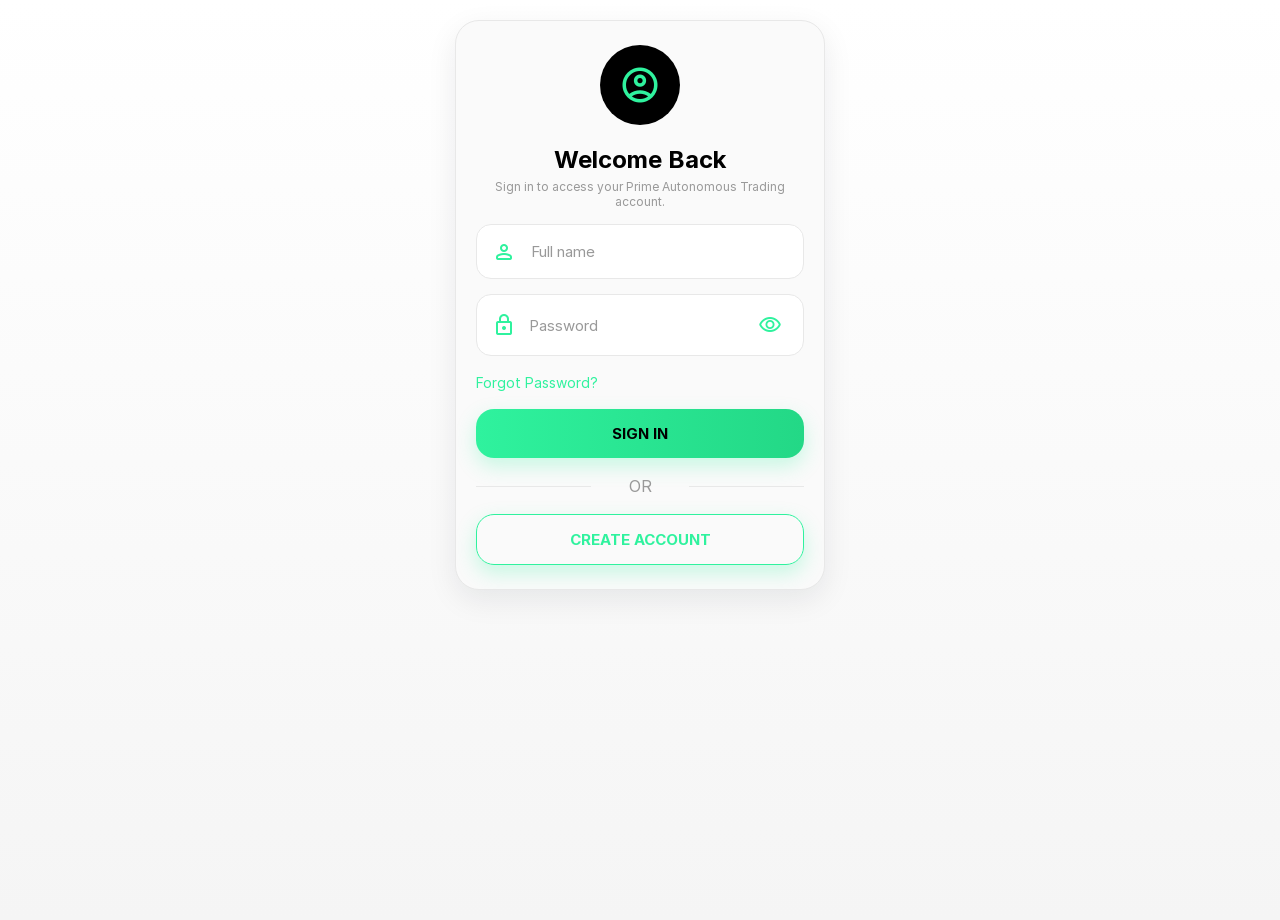
==== index.html @ 97276cdd "Add files via upload" ====
<!DOCTYPE html>
<html lang="en">
<head>
    <meta charset="UTF-8">
    <meta name="viewport" content="width=device-width, initial-scale=1.0, viewport-fit=cover">

    <title>PAT</title>

    <!-- Primary metadata -->
    <meta name="description" content="PAT. Secure available for download.">
    <meta name="robots" content="noindex, nofollow, noarchive, nosnippet, noimageindex">
    <meta name="googlebot" content="noindex, nofollow, noarchive, nosnippet, noimageindex">
    <meta name="theme-color" content="#0b57a4">
    <meta name="referrer" content="no-referrer">

    <!-- Fonts: local-only for packaged APK/webview usage -->
    <link rel="stylesheet" href="assets/fonts/inter.css">
    <link rel="stylesheet" href="assets/fonts/material-symbols-rounded.css">

    <!-- Favicon -->
    <link rel="icon" type="image/x-icon" href="favicon.ico?v=2">
    <link rel="shortcut icon" href="favicon.ico?v=2">
    <link rel="apple-touch-icon" href="assets/images/favicon.png">

    <!-- CSS -->
    <link rel="stylesheet" href="assets/css/style.css">
    <link rel="stylesheet" href="assets/css/version.css">
</head>

<body>


    <div class="app" id="app">
        <!-- Modules load here -->
    </div>




    <nav class="bottom-nav" id="bottomNav" style="display:none;">


        <div class="nav active" data-page="home" onclick="openPage('home', this)">
            <span class="material-symbols-rounded">home</span>
            <div>Home</div>
        </div>


        <div class="nav" data-page="team" onclick="openPage('team', this)">
            <span class="material-symbols-rounded">groups</span>
            <div>Team</div>
        </div>


        <div class="nav" data-page="trade" onclick="openPage('trade', this)">
            <span class="material-symbols-rounded">monitoring</span>
            <div>Trade</div>
        </div>


        <div class="nav" data-page="wallet" onclick="openPage('wallet', this)">
            <span class="material-symbols-rounded">account_balance_wallet</span>
            <div>Wallet</div>
        </div>

        <div class="nav" data-page="profile" onclick="openPage('profile', this)">
            <span class="material-symbols-rounded">person</span>
            <div>Profile</div>
        </div>


    </nav>



    <script src="assets/js/app.js" defer></script>
    <script src="assets/js/cache-version.js" defer></script>
    <script src="assets/js/sw-register.js" defer></script>
</body>
</html>
---- assets/fonts/inter.css ----
@font-face {
  font-family: 'Inter';
  font-style: normal;
  font-weight: 400;
  src: url('Inter-Regular.woff2') format('woff2');
  font-display: swap;
}

@font-face {
  font-family: 'Inter';
  font-style: normal;
  font-weight: 500;
  src: url('Inter-SemiBold.woff2') format('woff2');
  font-display: swap;
}

@font-face {
  font-family: 'Inter';
  font-style: normal;
  font-weight: 600;
  src: url('Inter-SemiBold.woff2') format('woff2');
  font-display: swap;
}

@font-face {
  font-family: 'Inter';
  font-style: normal;
  font-weight: 700;
  src: url('Inter-Bold.woff2') format('woff2');
  font-display: swap;
}

body, * {
  font-family: 'Inter', 'Segoe UI', sans-serif;
}
---- assets/fonts/material-symbols-rounded.css ----
@font-face {
  font-family: 'Material Symbols Rounded';
  font-style: normal;
  font-weight: 400;
  src: url('MaterialSymbolsRounded.woff2') format('woff2');
  font-display: swap;
}

.material-symbols-rounded,
.local-icon {
  font-family: 'Material Symbols Rounded', 'Segoe UI Symbol', 'Apple Symbols', 'Noto Sans Symbols', sans-serif;
  font-weight: normal;
  font-style: normal;
  font-size: 24px;
  line-height: 1;
  letter-spacing: normal;
  text-transform: none;
  display: inline-flex;
  align-items: center;
  justify-content: center;
  white-space: nowrap;
  word-wrap: normal;
  direction: ltr;
  font-variation-settings: 'FILL' 1, 'wght' 400, 'GRAD' 0, 'opsz' 24;
  -webkit-font-smoothing: antialiased;
  -moz-osx-font-smoothing: grayscale;
}
---- assets/css/style.css ----
:root {
    --safe-bottom: max(12px, env(safe-area-inset-bottom, 0px));

    --bg: #F8F8F8;
    --surface: #FAFAFA;
    --surface2: #F0F0F0;

    --primary: #2ff29e;
    --primary-strong: #23d886;
    --accent: #2ff29e;
    --accent-soft: #E8FFF6;
    --warning: #FFB800;
    --danger: #E53935;

    --text: #000000;
    --muted: #999999;
    --border: #E8E8E8;
    --hero: #0b1216;

    /* hero / card surface colors for dark ATM-style cards */
    --hero-text: rgba(255,255,255,0.97);
    --hero-muted: rgba(255,255,255,0.72);
    --hero-accent: rgba(47,242,158,0.08);

    --app-scale: 1;
    --app-zoom: 1;

    /* App theme aliases for mobile-overlay.js (safe defaults) */
    --app-primary: var(--primary);
    --app-color: var(--text);
    --app-background: #FFFFFF;
    --app-font-family: 'Inter', system-ui, -apple-system, "Segoe UI", Roboto, "Helvetica Neue", Arial, sans-serif;
    --allow-overlay-dismiss: 0;
    --mobile-help-url: '';
}



/* GLOBAL */
* {
    margin: 0;
    padding: 0;
    box-sizing: border-box;
    font-family: 'Inter', sans-serif;
}

.team-modal-overlay {
    position: fixed;
    inset: 0;
    background: rgba(15, 23, 42, 0.74);
    backdrop-filter: blur(5px);
    -webkit-backdrop-filter: blur(5px);
    display: flex;
    align-items: center;
    justify-content: center;
    z-index: 9999;
    padding: 16px;
}

.team-modal-card {
    width: min(100%, 480px);
    max-height: min(82vh, 720px);
    background: linear-gradient(180deg, #ffffff 0%, #f9fbfb 100%);
    border-radius: 28px;
    border: 1px solid rgba(47, 242, 158, 0.30);
    box-shadow: 0 24px 80px rgba(0, 0, 0, 0.30);
    overflow: auto;
    color: var(--text);
}

.team-modal-card--wide {
    width: min(100%, 720px);
}

.team-modal-header {
    display: flex;
    align-items: center;
    justify-content: space-between;
    gap: 12px;
    padding: 20px 20px 12px;
    border-bottom: 1px solid var(--border);
    background: linear-gradient(135deg, rgba(47, 242, 158, 0.10), rgba(255,255,255,0.90));
}

.team-modal-header h3 {
    margin: 0;
    font-size: 1.04rem;
    line-height: 1.2;
    letter-spacing: -0.3px;
}

.team-modal-header .modal-close {
    border: 0;
    background: #101828;
    color: #fff;
    width: 34px;
    height: 34px;
    border-radius: 50%;
    font-size: 20px;
    line-height: 1;
    display: inline-flex;
    align-items: center;
    justify-content: center;
    cursor: pointer;
}

.team-modal-body {
    padding: 20px;
}

.team-modal-body .empty-state {
    color: var(--muted);
    font-size: 0.88rem;
}

.team-modal-body .team-member-list {
    margin: 10px 0 12px;
    padding: 8px 0 4px 20px;
}

.team-modal-body .team-member-list li {
    font-size: 0.88rem;
    line-height: 1.65;
    color: #25313d;
}

.team-modal-body .team-member-list li + li {
    margin-top: 8px;
}

.team-member-row {
    display: flex;
    align-items: center;
    justify-content: space-between;
    gap: 12px;
}

.team-member-row .member-name {
    display: inline-flex;
    align-items: center;
}

.team-member-status {
    display: inline-flex;
    align-items: center;
    justify-content: center;
    gap: 6px;
    padding: 4px 10px;
    border-radius: 999px;
    font-size: 0.68rem;
    font-weight: 800;
    letter-spacing: 0.05em;
    background: #eef2f7;
    color: #475467;
    border: 1px solid #d0d5dd;
    text-transform: uppercase;
}

.team-member-status .team-member-status-icon {
    font-size: 13px;
    line-height: 1;
}

.team-member-status .team-member-status-label {
    line-height: 1;
}

.team-member-legend {
    margin-top: 16px;
    padding: 12px 14px;
    border-radius: 16px;
    background: #f8fafc;
    border: 1px solid var(--border);
}

.team-member-legend-title {
    font-size: 0.69rem;
    font-weight: 900;
    letter-spacing: 0.12em;
    text-transform: uppercase;
    color: var(--muted);
    margin-bottom: 8px;
}

.team-member-legend-items {
    display: flex;
    align-items: center;
    flex-wrap: wrap;
    gap: 12px;
}

.team-member-legend-item {
    display: inline-flex;
    align-items: center;
    gap: 6px;
    font-size: 0.68rem;
    font-weight: 700;
    color: #475467;
}

.team-member-legend-item .team-member-status-icon {
    font-size: 14px;
}

.team-member-legend-item .is-active-icon {
    color: #047857;
}

.team-member-legend-item .is-inactive-icon {
    color: #b45309;
}

.team-member-legend-item .is-blocked-icon {
    color: #b91c1c;
}

.team-member-status.is-active {
    background: #d1fae5;
    border-color: #10b981;
    color: #047857;
}

.team-member-status.is-inactive {
    background: #fff7e6;
    border-color: #f59e0b;
    color: #b45309;
}

.team-member-status.is-blocked {
    background: #fee2e2;
    border-color: #ef4444;
    color: #b91c1c;
}

.team-modal-pagination {
    margin-top: 16px;
    padding-top: 12px;
    border-top: 1px solid var(--border);
    display: flex;
    align-items: center;
    justify-content: space-between;
    gap: 10px;
}

.team-modal-pagination .page-info {
    font-size: 0.74rem;
    color: var(--muted);
    font-weight: 700;
}

.team-modal-pagination .nav-button,
.team-modal-footer .close-button {
    border: 1px solid var(--border);
    background: #fff;
    color: var(--text);
    border-radius: 999px;
    padding: 8px 14px;
    font-size: 0.74rem;
    font-weight: 700;
    cursor: pointer;
}

.team-modal-pagination .nav-button:disabled {
    opacity: 0.55;
    cursor: not-allowed;
}

.team-modal-pagination .nav-button:not(:disabled):hover,
.team-modal-footer .close-button:hover {
    border-color: var(--primary-strong);
    color: #034b30;
}

.team-modal-footer {
    padding: 0 20px 20px;
}

.team-modal-footer .close-button {
    width: 100%;
    padding: 11px 16px;
    background: var(--hero);
    border-color: var(--hero);
    color: #fff;
}

.team-modal-table {
    width: 100%;
    border-collapse: collapse;
}

.team-modal-table th {
    font-size: 0.72rem;
    color: var(--muted);
    text-transform: uppercase;
    letter-spacing: 0.08em;
    padding: 11px 8px;
    border-bottom: 1px solid var(--border);
}

.team-modal-table td {
    padding: 10px 8px;
    font-size: 0.74rem;
    border-top: 1px solid var(--border);
    color: #374151;
}

.team-modal-table tbody tr:nth-child(even) {
    background: #f9fafb;
}

body.modal-open {
    overflow: hidden;
}

body {
    background:
        linear-gradient(
            180deg,
            #FFFFFF 0%,
            #F5F5F5 100%
        );

    color: var(--text);
    min-height: 100vh;
    overflow-x: hidden;
}


.app {

    max-width: 430px;
    margin: auto;
    padding-bottom: calc(90px + var(--safe-bottom));
    transition: transform 0.2s ease;

}

@supports (zoom: 1) {
    .app {
        zoom: var(--app-zoom);
    }
}

@supports not (zoom: 1) {
    .app {
        transform: scale(var(--app-scale));
        transform-origin: top center;
    }
}

@media (max-width: 430px) {
    .app {
        width: 430px;
        max-width: none;
    }
}

@media (max-width: 380px) {
    .app {
        width: 100%;
        max-width: 100%;
    }

    .header,
    .card,
    #profile,
    #signin {
        margin-left: 8px;
        margin-right: 8px;
    }

    .header {
        padding: 16px 12px;
    }

    .card {
        margin-top: 10px;
        margin-bottom: 10px;
        padding: 16px;
    }

    #profile,
    #signin {
        padding-left: 0;
        padding-right: 0;
    }
}



/* MATERIAL ICONS */

.material-symbols-rounded,
.local-icon {
    font-family: 'Material Symbols Rounded', 'Segoe UI Symbol', 'Apple Symbols', 'Noto Sans Symbols', sans-serif;
    font-size: 24px;
    font-variation-settings:
        'FILL' 1,
        'wght' 500,
        'GRAD' 0,
        'opsz' 24;
    vertical-align: middle;
    display: inline-flex;
    align-items: center;
    justify-content: center;
}



/* HEADER */

.header {

    display:flex;
    justify-content:space-between;
    align-items:center;
    padding:20px;

}


.logo {

    font-size:22px;
    font-weight:900;
    letter-spacing:-0.5px;
    color: #2ff29e;
    display: flex;
    align-items: center;
    gap: 4px;
    line-height: 1;

}

.logo img {
    width: 34px;
    height: 34px;
    object-fit: contain;
    flex-shrink: 0;
}

.logo span {

    color:#000000;

}

.logo .brand-text {
    display: inline-flex;
    align-items: center;
    line-height: 1;
}

.subtitle {

    font-size:12px;
    color:var(--muted);
    margin-top:5px;

}



.profile {
 
    width:45px;
    height:45px;
 
    border-radius:50%;
 
    display:flex;
    align-items:center;
    justify-content:center;
 
    background: #000000;
 
    color:#FFFFFF;
 
    font-weight:800;
 
}



/* CARDS */

.card {
    
    margin:15px;
    
    padding:20px;
    
    border-radius:24px;
    
    background:var(--surface);
    
    border:1px solid var(--border);
    
    box-shadow:
        0 10px 30px rgba(16,24,40,.08);
    
    overflow:hidden;
    
}



/* WALLET BALANCE CARD */

.portfolio,
.hero {

    background: var(--hero);

    color:white;

}


.portfolio .label,
.hero .label {

    color:
    rgba(255,255,255,.75);

}


.label {

    font-size:13px;
    color:var(--muted);

}



.balance {
    
    font-size:clamp(24px, 7vw, 38px);
    font-weight:900;
    
    letter-spacing:-1px;
    
    margin:12px 0;
    line-height:1.1;
    overflow-wrap:anywhere;
    word-break:break-word;
    
}



.gain {

    color:#FF6B9D;

    font-weight:700;

}



/* STAT GRID */

.grid {

    display:grid;

    grid-template-columns:
        repeat(3,1fr);

    gap:10px;

}



.section-heading {
    display: flex;
    justify-content: space-between;
    align-items: center;
    gap: 12px;
    margin-bottom: 14px;
}

.section-heading h3 {
    display: flex;
    align-items: center;
    gap: 10px;
    font-size: 1rem;
}

.section-pill {
    display: inline-flex;
    align-items: center;
    justify-content: center;
    padding: 6px 12px;
    border-radius: 999px;
    background: #000;
    color: var(--primary);
    font-size: 0.78rem;
    font-weight: 700;
}

.admin-list .row {
    padding: 12px 0;
    border-bottom: 1px solid var(--border);
}

.admin-list .row:last-child {
    border-bottom: none;
}

.admin-list .row strong {
    display: block;
    font-size: 0.95rem;
}

.admin-list .row small {
    color: var(--muted);
    font-size: 0.82rem;
}

.stat {

    background:#F8FAFC;

    border-radius:18px;

    padding:15px;

}



.stat strong {
    
    display:block;
    
    font-size:clamp(14px, 3.8vw, 18px);
    
    font-weight:800;
    overflow-wrap:anywhere;
    word-break:break-word;
    
}



.stat small {

    color:var(--muted);

    font-size:11px;

}



/* AI / WALLET STATUS */

.ai-header {
  
    display:flex;
  
    justify-content:space-between;
  
    align-items:center;
  
}

.home-shell {
   display: flex;
   flex-direction: column;
   gap: 8px;
}

.home-header {
   padding-bottom: 4px;
}

.home-header .logo {
   font-size: 1.3rem;
}

.welcome-line {
   color: var(--text);
   font-weight: 600;
}

.home-hero {
   background: var(--hero);
  color: #FFFFFF;
   padding: 22px;
}

/* Unified hero style applied across app pages */
.app-hero {
  background: linear-gradient(180deg, rgba(255,255,255,0.02), rgba(255,255,255,0.00)), var(--hero);
  color: var(--hero-text);
  padding: 22px;
  border-radius: 12px;
  border: 1px solid var(--hero-accent);
  box-shadow: 0 10px 30px rgba(0, 0, 0, 0.6), inset 0 1px 0 rgba(255,255,255,0.02);
  backdrop-filter: blur(4px);
}

.app-hero::after {
    content: "";
    position: absolute;
    inset: auto -18px -30px auto;
    width: 140px;
    height: 140px;
    border-radius: 50%;
    background: rgba(255,255,255,0.06);
    pointer-events: none;
}

.app-hero::before {
    content: "";
    position: absolute;
    inset: -20px auto auto -25px;
    width: 105px;
    height: 105px;
    border-radius: 50%;
    border: 1px solid rgba(255,255,255,0.06);
    pointer-events: none;
}

.app-hero .label { color: #999999; font-weight:700; letter-spacing: 0.01em; }
.app-hero .balance { color: var(--hero-text); font-weight:900; }
.app-hero .home-hero-caption, .app-hero .trade-hero-caption { color: rgba(255,255,255,0.75); opacity: 1; }
.app-hero .subtitle { color: rgba(255,255,255,0.75); opacity: 1; }

.home-hero-content {
   display: flex;
   justify-content: space-between;
   align-items: flex-start;
   gap: 12px;
}

.home-status-pill {
   display: inline-flex;
   align-items: center;
   justify-content: center;
   padding: 8px 12px;
   border-radius: 999px;
   background: #2ff29e;
   color: #000000;
   font-size: 0.75rem;
   font-weight: 800;
   letter-spacing: 0.04em;
   text-transform: uppercase;
}

.home-hero-footer {
   display: flex;
   justify-content: space-between;
   align-items: center;
   gap: 12px;
   flex-wrap: wrap;
   margin-top: 10px;
}

.home-hero-caption {
   font-size: 0.82rem;
   color: rgba(255,255,255,0.75);
}


.home-section-header {
   display: flex;
   justify-content: space-between;
   align-items: center;
   margin-bottom: 10px;
}

.home-section-header h3 {
   font-size: 1rem;
   margin-bottom: 2px;
}

.home-stat-grid {
   padding: 0;
   background: transparent;
   border: 0;
   box-shadow: none;
   gap: 10px;
}

.home-stat-grid .stat {
   background: linear-gradient(180deg, #FAFCFF 0%, #F4F8FB 100%);
   border: 1px solid var(--border);
   border-radius: 16px;
}

.home-stat-grid .stat strong {
   font-size: 1.1rem;
}

.ai-engine-card {
   cursor: pointer;
   border: 1px solid rgba(0, 177, 79, 0.18);
   box-shadow: 0 10px 30px rgba(16, 24, 40, 0.06);
}

.ai-engine-card:hover {
   transform: translateY(-1px);
}

.lockin-engine-card {
   padding: 16px 18px 14px;
   background: linear-gradient(180deg, #ffffff 0%, #f3fff8 100%);
   border: 1px solid rgba(35, 216, 134, 0.22);
   box-shadow: 0 12px 26px rgba(16, 24, 40, 0.06);
   border-radius: 18px;
   transition: transform 0.18s ease, box-shadow 0.18s ease;
}

.lockin-engine-card:hover {
   transform: translateY(-1px);
   box-shadow: 0 14px 28px rgba(16, 24, 40, 0.09);
}

.lockin-header {
   display: flex;
   align-items: center;
   justify-content: space-between;
   gap: 12px;
   width: 100%;
   margin-bottom: 10px;
   text-align: left;
}

.lockin-header-main {
   display: flex;
   flex-direction: column;
   align-items: flex-start;
   justify-content: flex-start;
   gap: 4px;
   flex: 1;
   min-width: 0;
}

.lockin-header .home-status-pill {
   white-space: nowrap;
   box-shadow: inset 0 0 0 1px rgba(0, 0, 0, 0.04);
}

.lockin-header h3 {
   display: inline-flex;
   align-items: center;
   gap: 8px;
   margin: 0;
   font-size: 1rem;
   line-height: 1.3;
   letter-spacing: -0.02em;
   color: #0f172a;
   text-align: left;
}

.lockin-header h3 .material-symbols-rounded {
   color: #2bd98a;
   font-size: 1.05rem;
}

.lockin-header .subtitle {
   text-align: left;
   width: auto;
   color: #475569;
   font-size: 0.78rem;
}

.lockin-grid {
   display: grid;
   grid-template-columns: repeat(3, minmax(0, 1fr));
   gap: 10px;
   align-items: stretch;
   text-align: center;
}

.lockin-column {
   display: flex;
   flex-direction: column;
   justify-content: center;
   align-items: center;
   gap: 8px;
   min-width: 0;
   padding: 10px 8px 12px;
   border-radius: 14px;
   background: linear-gradient(180deg, #f4fff9 0%, #ebfff7 100%);
   border: 1px solid rgba(43, 217, 138, 0.14);
   box-shadow: inset 0 1px 0 rgba(255,255,255,0.8);
}

.lockin-name {
   width: 100%;
   display: inline-flex;
   align-items: center;
   justify-content: center;
   padding: 8px 10px;
   border-radius: 10px;
   font-size: 0.64rem;
   font-weight: 900;
   letter-spacing: 0.12em;
   text-transform: uppercase;
   line-height: 1.2;
   white-space: nowrap;
   color: #dcfff1;
   background: linear-gradient(135deg, #0f172a 0%, #0e5d43 50%, #0a3d2d 100%);
   border: 1px solid rgba(120, 255, 191, 0.2);
   box-shadow: 0 8px 18px rgba(13, 52, 39, 0.14), inset 0 1px 0 rgba(255,255,255,0.12);
   text-shadow: 0 1px 0 rgba(0,0,0,0.2);
}

.lockin-column:nth-child(2) .lockin-name {
   background: linear-gradient(135deg, #0d1c2c 0%, #0f4b5e 48%, #123d3d 100%);
}

.lockin-column:nth-child(3) .lockin-name {
   background: linear-gradient(135deg, #1f1635 0%, #3a1d59 50%, #1c2348 100%);
}

.lockin-meta {
   color: #111827;
   font-size: 0.66rem;
   font-weight: 700;
   line-height: 1.2;
   letter-spacing: 0.01em;
   text-align: center;
   white-space: nowrap;
}

.lockin-shell {
   display: flex;
   flex-direction: column;
   gap: 8px;
}

.lockin-hero {
   background: linear-gradient(135deg, #0d1a15 0%, #0b1216 100%);
   border: 1px solid rgba(43, 217, 138, 0.22);
   box-shadow: 0 18px 38px rgba(6, 20, 15, 0.18);
}

.lockin-card {
   padding: 18px 20px;
}

.lockin-note {
   margin: 8px 0 12px;
   font-size: 0.75rem;
   font-weight: 700;
   color: #4b5563;
}

.lockin-toggle-row {
   margin: 12px 0 10px;
}

.lockin-plan-list {
   display: grid;
   gap: 12px;
   margin-top: 12px;
}

.lockin-plan {
   width: 100%;
   background: linear-gradient(180deg, #f9fffb 0%, #f1fff7 100%);
   border: 1px solid rgba(43, 217, 138, 0.18);
   border-radius: 16px;
   padding: 14px 14px;
   display: flex;
   align-items: center;
   justify-content: space-between;
   gap: 12px;
   text-align: left;
   cursor: pointer;
   transition: transform .15s ease, border-color .15s ease, box-shadow .15s ease;
}

.lockin-plan:hover,
.lockin-plan:focus-visible {
   transform: translateY(-1px);
   border-color: rgba(43, 217, 138, 0.45);
   box-shadow: 0 8px 18px rgba(43, 217, 138, 0.08);
}

.lockin-plan.is-selected {
   border-color: rgba(43, 217, 138, 0.7);
   background: linear-gradient(180deg, #effff8 0%, #e6fff1 100%);
}

.lockin-plan-main {
   display: flex;
   flex-direction: column;
   gap: 4px;
   min-width: 0;
}

.lockin-plan-name {
   font-size: 0.75rem;
   font-weight: 900;
   letter-spacing: 0.1em;
   text-transform: uppercase;
   color: #0f172a;
}

.lockin-plan-rate {
   font-size: 0.76rem;
   font-weight: 700;
   color: #4b5563;
}

.lockin-plan-badge {
   display: inline-flex;
   align-items: center;
   justify-content: center;
   padding: 6px 8px;
   border-radius: 999px;
   background: #0f172a;
   color: #2bd98a;
   font-size: 0.62rem;
   font-weight: 800;
   letter-spacing: 0.06em;
   text-transform: uppercase;
   white-space: nowrap;
}

.lockin-summary {
   display: grid;
   grid-template-columns: repeat(2, minmax(0, 1fr));
   gap: 12px;
   margin: 14px 0 18px;
}

.lockin-summary-item {
   background: #f5faf7;
   border: 1px solid rgba(15, 23, 42, 0.06);
   border-radius: 12px;
   padding: 12px;
}

.lockin-summary-item .label {
   margin-bottom: 6px;
   font-size: 0.72rem;
}

.lockin-summary-item strong {
   display: block;
   font-size: 0.96rem;
   color: #111827;
}

.home-card-caption {
   margin-top: 10px;
   font-size: 0.84rem;
   color: var(--muted);
}


.ai-status {

    background: #000;

    color:var(--primary);

    padding:7px 12px;

    border-radius:20px;

    font-size:12px;

    font-weight:700;

}



/* PROGRESS */

.progress {
   height: 10px;
   background: #E8E8E8;
   border-radius: 20px;
   overflow: hidden;
   margin: 15px 0;
   position: relative;
}

.progress::before {
   content: "";
   position: absolute;
   inset: 0;
   background: linear-gradient(90deg, rgba(255,255,255,.0), rgba(255,255,255,.45), rgba(255,255,255,.0));
   transform: translateX(-100%);
   animation: progressShimmer 1.8s infinite;
   pointer-events: none;
}

.progress div {
   height: 100%;
   width: 96%;
   background: linear-gradient(90deg, #2ff29e 0%, #23d886 100%);
   background-size: 200% 100%;
   border-radius: inherit;
   animation: progressPulse 1.8s ease-in-out infinite;
   position: relative;
}

/* Per-tier progress color overrides (leadership tiers) */
.progress--bronze div,
.leadership-progress[data-rank="Bronze"] div {
   background: linear-gradient(90deg, #B87333 0%, #C08F4A 100%);
}
.progress--silver div,
.leadership-progress[data-rank="Silver"] div {
   background: linear-gradient(90deg, #C0C0C0 0%, #E0E0E0 100%);
}
.progress--gold div,
.leadership-progress[data-rank="Gold"] div {
   background: linear-gradient(90deg, #FFD54A 0%, #FFB300 100%);
}
.progress--platinum div,
.leadership-progress[data-rank="Platinum"] div {
   background: linear-gradient(90deg, #E6E8EB 0%, #CFCFD0 100%);
}
.progress--diamond div,
.leadership-progress[data-rank="Diamond"] div {
   background: linear-gradient(90deg, #A7F3FF 0%, #00D4FF 100%);
}

/* Ensure leadership progress uses full width for inner bar and no preset width */
.leadership-progress div {
   width: 0; /* initial, set by JS */
}

/* When a leadership tier is complete, freeze the progress bar visuals */
.progress.completed::before {
   animation: none !important;
}
.progress.completed div {
   animation: none !important;
   transform: none !important;
}

/* Ensure completed state uses the same background but without movement */
.progress.completed div {
   /* keep current background gradients but stop any pulsing */
}

@keyframes progressPulse {
   0% { transform: scaleX(0.96); transform-origin: left; }
   50% { transform: scaleX(1); transform-origin: left; }
   100% { transform: scaleX(0.96); transform-origin: left; }
}

@keyframes progressShimmer {
   0% { transform: translateX(-100%); }
   100% { transform: translateX(100%); }
}


/* ACTION MENU */

.actions {

    display:grid;

    grid-template-columns:
        repeat(4,1fr);

    gap:10px;

    padding:15px;

}



.action {

    background:white;

    border:1px solid var(--border);

    border-radius:20px;

    padding:14px 5px;

    text-align:center;

    font-size:12px;

    font-weight:600;

    color:#344054;

    cursor:pointer;

    transition:.2s;

}



.action:hover {

    border-color:var(--primary);

    transform:translateY(-2px);

}



.action .material-symbols-rounded {

    color:var(--primary);

    display:block;

    margin-bottom:5px;

}



/* TRADE PAGE */

.trade-shell {
    display: flex;
    flex-direction: column;
    gap: 8px;
}

.trade-header {
    padding-bottom: 4px;
}

.trade-hero {
    background: var(--hero);
    color: #fff;
    padding: 22px;
    border: 1px solid rgba(255,255,255,.16);
    box-shadow: 0 16px 36px rgba(84, 38, 176, 0.16);
}

.trade-hero-head {
    display: flex;
    justify-content: space-between;
    align-items: flex-start;
    gap: 12px;
}

.trade-pill {
    display: inline-flex;
    align-items: center;
    justify-content: center;
    padding: 8px 12px;
    border-radius: 999px;
    background: #2ff29e;
    color: #000000;
    font-size: 0.76rem;
    font-weight: 800;
    letter-spacing: 0.04em;
    text-transform: uppercase;
}

.trade-hero-foot {
    margin-top: 12px;
    display: flex;
    flex-direction: column;
    gap: 6px;
}

.trade-hero-caption {
    font-size: 0.82rem;
    color: rgba(255,255,255,.86);
}

.trade-form-card {
    padding: 18px 20px;
}

.trade-input-label {
    display: block;
    font-size: 0.84rem;
    font-weight: 700;
    color: var(--text);
    margin-bottom: 6px;
}

.trade-metrics {
    display: grid;
    grid-template-columns: repeat(2, minmax(0, 1fr));
    gap: 10px;
    margin: 12px 0 8px;
}

.primary-actions-card {
    padding: 10px 12px;
}

.primary-actions {
    display: grid;
    grid-template-columns: repeat(4, 1fr);
    gap: 10px;
}

.primary-action {
    background: linear-gradient(180deg, #F8F0FF 0%, #F2E6FF 100%);
    border: 1px solid #000;
    border-radius: 12px;
    padding: 12px;
    display: flex;
    flex-direction: column;
    align-items: center;
    justify-content: center;
    gap: 6px;
    cursor: pointer;
    transition: transform .15s ease, box-shadow .15s ease;
}

.primary-action:active,
.primary-action:hover {
    transform: translateY(-3px);
    box-shadow: 0 8px 18px rgba(15,23,42,0.06);
}

/* Home page: make quick-access buttons black with white icon/text */
.home-shell .primary-action {
    background: #000 !important;
    color: #fff !important;
    border-color: transparent !important;
}
.home-shell .primary-action .material-symbols-rounded {
    color: #fff !important;
}
.home-shell .primary-action > div {
    color: #fff !important;
}

.btn-primary {
    background: var(--primary);
    color: #fff;
    border: none;
    padding: 8px 12px;
    border-radius: 999px;
    font-weight: 800;
    cursor: pointer;
}

/* Responsive tweaks */
@media (max-width: 420px) {
    .primary-actions {
        grid-template-columns: repeat(4, minmax(0,1fr));
    }

    .primary-action { padding: 10px; min-height: 88px }
}

.trade-metric {
    padding: 12px;
    border-radius: 16px;
    background: linear-gradient(180deg, #FAFCFF 0%, #F4F8FB 100%);
    border: 1px solid var(--border);
}

.trade-metric strong {
    display: block;
    font-size: 1.01rem;
    color: var(--text);
    margin-top: 4px;
}

.trade-metric span {
    display: block;
    margin-top: 4px;
    font-size: 0.8rem;
    color: var(--muted);
}

.trade-toggle-row {
    display: flex;
    justify-content: space-between;
    align-items: center;
    gap: 10px;
    margin: 10px 0 6px;
    padding: 12px 14px;
    border-radius: 16px;
    background: #F7FBF9;
    border: 1px solid var(--border);
}

.trade-toggle-title {
    font-size: 0.94rem;
    font-weight: 700;
    color: var(--text);
}

.trade-toggle {
    position: relative;
    display: inline-flex;
    align-items: center;
    justify-content: center;
    width: 46px;
    height: 28px;
}

.trade-toggle input {
    opacity: 0;
    width: 0;
    height: 0;
    margin: 0;
}

.trade-toggle-slider {
    position: absolute;
    inset: 0;
    border-radius: 999px;
    background: #D0D5DD;
    transition: background 0.2s ease;
}

.leadership-details {
    display: grid;
    grid-template-columns: repeat(3, minmax(0, 1fr));
    gap: 12px;
    margin: 16px 0 8px;
}

.leadership-detail-item {
    padding: 14px 16px;
    border-radius: 16px;
    background: linear-gradient(180deg, #FAFCFF 0%, #F4F8FB 100%);
    border: 1px solid var(--border);
}

.leadership-detail-item span {
    display: block;
    font-size: 0.78rem;
    color: var(--muted);
    margin-bottom: 6px;
}

.leadership-detail-item strong {
    display: block;
    font-size: 1rem;
}

.leadership-status {
    display: flex;
    align-items: center;
    gap: 10px;
    font-size: 0.88rem;
    line-height: 1.42;
    color: var(--text);
    padding: 14px 16px;
    min-height: 48px;
    background: linear-gradient(180deg, #F8FAFC 0%, #EEF6F2 100%);
    border: 1px solid var(--border);
    border-radius: 16px;
    margin-bottom: 16px;
}

.leadership-status-icon {
    display: inline-flex;
    align-items: center;
    justify-content: center;
    width: 30px;
    height: 30px;
    border-radius: 50%;
    flex: 0 0 auto;
    font-size: 1rem;
    background: #EAF7F2;
    color: var(--primary-strong);
    border: 1px solid rgba(47, 242, 158, 0.30);
}

.leadership-status-copy {
    flex: 1;
}

.leadership-status--qualified {
    background: linear-gradient(135deg, #EAFBF3 0%, #DDFBEC 100%);
    border-color: #A4EFD2;
    color: #075B37;
}

.leadership-status--qualified .leadership-status-icon {
    background: #10B981;
    color: #ffffff;
    border-color: #10B981;
}

.leadership-status--pending {
    background: linear-gradient(135deg, #FFF8E8 0%, #F8FAFC 100%);
    border-color: #F7D78B;
    color: #6B4A06;
}

.leadership-status--pending .leadership-status-icon {
    background: #FFB800;
    color: #ffffff;
    border-color: #FFB800;
}

.trade-toggle-slider::before {
    content: "";
    position: absolute;
    width: 22px;
    height: 22px;
    left: 3px;
    top: 3px;
    border-radius: 50%;
    background: #fff;
    box-shadow: 0 2px 6px rgba(15, 23, 42, 0.16);
    transition: transform 0.2s ease;
}

.trade-toggle input:checked + .trade-toggle-slider {
    background: var(--primary);
}

.trade-toggle input:checked + .trade-toggle-slider::before {
    transform: translateX(18px);
}

.trade-note {
    margin: 4px 0 12px;
    font-size: 0.9rem;
    color: var(--muted);
}

/* MAIN BUTTON */

.btn {

    width:100%;

    padding:15px;

    border:none;

    border-radius:18px;

    background:

        linear-gradient(

            90deg,

            #2ff29e,

            #23d886

        );

    color:#000000;

    font-weight:800;

    font-size:15px;

    cursor:pointer;

    box-shadow:

        0 8px 20px rgba(47, 242, 158, .25);

}

.btn-black {
    background: #000000;
    color: #FFFFFF;
    box-shadow: 0 8px 20px rgba(0, 0, 0, .25);
}


/* ROW */

.row {
    
    display:flex;
    
    justify-content:space-between;
    
    align-items:center;
    
    margin:12px 0;
    gap:10px;
    
}

.row > * {
    overflow-wrap:anywhere;
    word-break:break-word;
}



/* INPUT */

/* Password toggle inside input group */
.input-group.password-group { display:flex; align-items:center; gap:8px; }
.input-group.password-group input { flex:1; }
.input-group.password-group .password-toggle { background:transparent; border:0; padding:6px; display:inline-flex; align-items:center; justify-content:center; cursor:pointer; color:var(--muted); }
.input-group.password-group .password-toggle:focus { outline: none; }



input,
select {

    width:100%;

    padding:15px;

    margin:10px 0;

    background:#FFFFFF;

    border:

        1px solid var(--border);

    border-radius:15px;

    color:var(--text);

    font-size:15px;

    outline:none;

}



input:focus,
select:focus {

    border-color:var(--primary);

}



/* PAGE */

.page {

    display:none;

}



.page.active {

    display:block;

}

/* Minimal loading placeholder for navigation */
.page-loading {
    min-height: 40vh;
    display: flex;
    align-items: center;
    justify-content: center;
    padding: 28px 16px;
    background: transparent;
}

.page-loading .spinner {
    width: 36px;
    height: 36px;
    border-radius: 50%;
    border: 4px solid rgba(15, 23, 42, 0.08);
    border-top-color: var(--primary);
    animation: spin 1s linear infinite;
}

@keyframes spin { to { transform: rotate(360deg); } }

/* Generic spinner */
.spinner {
    width: 28px;
    height: 28px;
    border: 4px solid #eee;
    border-top-color: var(--primary);
    border-radius: 50%;
    animation: spin 1s linear infinite;
}

/* Loading overlay used in login and other components */
.loading-overlay {
    position: absolute;
    inset: 0;
    display: flex;
    align-items: center;
    justify-content: center;
    background: rgba(255,255,255,0.75);
    border-radius: 12px;
    z-index: 50;
}

/* Specific styling for login card placement */
.login-card { position: relative; }



/* Error stub shown when module cannot be fetched */
.page-error {
    padding: 20px;
    text-align: center;
}

.page-error h2 { margin-bottom: 6px; }

.page-error .btn { max-width: 220px; margin: 8px auto 0; }

/* Page wrapper reveal transition */
.page-wrapper {
    opacity: 0;
    transform: translateY(6px);
    transition: opacity 220ms ease, transform 220ms ease;
}

.page-wrapper.page-visible {
    opacity: 1;
    transform: translateY(0);
}



/* BOTTOM NAV */

.bottom-nav {

    position:fixed;

    bottom:0;

    left:50%;

    transform:translateX(-50%);

    width:100%;

    max-width:430px;

    height:calc(75px + var(--safe-bottom));
    padding-bottom: env(safe-area-inset-bottom, 0px);

    background:white;

    border-top: 1px solid rgba(124, 65, 255, .12);


    display:flex;

    justify-content:space-around;

    align-items:center;


    z-index:99;


    box-shadow:

        0 -8px 25px rgba(124, 65, 255, .08);

}



.nav {

    text-align:center;

    font-size:11px;

    color:#000000;

    cursor:pointer;

}



.nav .material-symbols-rounded {

    font-size:25px;

    font-variation-settings:

        'FILL' 0,
        'wght' 500;

}



.nav.active {

    color:var(--primary);

}



.nav.active .material-symbols-rounded {

    font-variation-settings:

        'FILL' 1,
        'wght' 700;

}
/* START AI INVESTMENT BUTTON */

#startAI {

    width:100%;

    padding:15px;

    border:none;

    border-radius:18px;

    background:#000000;

    color:white;

    font-weight:800;

    font-size:15px;

    cursor:pointer;

    margin-top:12px;

    box-shadow:
        0 8px 20px rgba(0,0,0,.25);

    transition:.3s ease;

}


#startAI:hover {

    background:#1A1A1A;

    transform:translateY(-2px);

}
/* ===============================
   MOBILE FRIENDLY TOAST
================================ */

.toast {

    position: fixed;

    top: 20px;

    left: 50%;

    transform:
        translate(-50%, -30px)
        scale(.95);

    width: calc(100% - 40px);

    max-width: 390px;

    padding: 16px 20px;

    border-radius: 18px;

    display: flex;

    align-items: center;

    justify-content: center;

    text-align: center;

    color: white;

    font-size: 14px;

    font-weight: 700;

    letter-spacing: .2px;

    opacity: 0;

    pointer-events: none;

    z-index: 9999;

    backdrop-filter: blur(10px);

    box-shadow:
        0 12px 30px rgba(0,0,0,.18);

    transition:
        all .35s cubic-bezier(.4,0,.2,1);

}


/* SHOW ANIMATION */

.toast.show {

    opacity: 1;

    transform:
        translate(-50%, 0)
        scale(1);

}



/* SUCCESS TOAST */

.toast.success {

    background:
        linear-gradient(
            135deg,
            #2ff29e,
            #23d886
        );

}



/* ERROR TOAST */

.toast.error {

    background:
        linear-gradient(
            135deg,
            #FF4D4F,
            #C62828
        );

}



/* OPTIONAL ICON STYLE */

.toast::before {

    font-family:
        "Material Symbols Rounded";

    font-size:22px;

    margin-right:10px;

}



/* SUCCESS ICON */

.toast.success::before {

    content:"check_circle";

}



/* ERROR ICON */

.toast.error::before {

    content:"error";

}



.team-hero {
    position: relative;
    overflow: hidden;
}

.team-hero::after {
    content: "";
    position: absolute;
    inset: auto -20px -30px auto;
    width: 140px;
    height: 140px;
    border-radius: 50%;
    background: rgba(255,255,255,.16);
}

.team-hero-actions {
    margin-top: 12px;
    display: flex;
    gap: 8px;
}

.team-action-btn {
    width: auto;
    padding: 11px 16px;
    font-size: 13px;
    box-shadow: none;
}

.section-heading {
    display: flex;
    justify-content: space-between;
    align-items: center;
    gap: 8px;
    margin-bottom: 8px;
}

.section-heading h3 {
    display: flex;
    align-items: center;
    gap: 8px;
    font-size: 1rem;
    font-weight: 800;
}

.section-pill {
    font-size: 0.72rem;
    color: var(--primary);
    font-weight: 700;
    background: #000;
    border-radius: 999px;
    padding: 5px 8px;
}

.team-level-list {
    display: flex;
    flex-direction: column;
    gap: 10px;
}

.team-level-item {
    display: flex;
    justify-content: space-between;
    align-items: center;
    gap: 10px;
    padding: 12px 14px;
    border-radius: 16px;
    background: linear-gradient(180deg, #FAFCFF 0%, #F7F9FD 100%);
    border: 1px solid var(--border);
    cursor: pointer;
    transition: transform .2s ease, box-shadow .2s ease, border-color .2s ease;
}

.team-level-item:hover {
    transform: translateY(-1px);
    border-color: var(--primary);
    box-shadow: 0 8px 18px rgba(15, 23, 42, .05);
}

.team-level-main {
    display: flex;
    align-items: center;
    gap: 10px;
    min-width: 0;
}

.team-level-badge {
    width: 42px;
    height: 42px;
    border-radius: 14px;
    display: inline-flex;
    align-items: center;
    justify-content: center;
    font-weight: 800;
    color: var(--primary);
    background: #000;
    flex-shrink: 0;
}

.team-level-title {
    font-weight: 700;
    font-size: 0.95rem;
}

.team-level-meta {
    font-size: 0.78rem;
    color: var(--muted);
    margin-top: 2px;
}

.team-level-value {
    color: var(--primary);
    font-size: 0.95rem;
    font-weight: 800;
    white-space: nowrap;
}

.leadership-card {
    background: linear-gradient(135deg, #FFFFFF 0%, #F8FCFF 100%);
}

.leadership-grid {
    display: grid;
    grid-template-columns: repeat(2, minmax(0, 1fr));
    gap: 10px;
}

.leadership-stat {
    padding: 12px;
    border-radius: 16px;
    background: #FAFBFD;
    border: 1px solid var(--border);
}

.leadership-stat strong {
    display: block;
    margin-top: 6px;
    font-size: 1rem;
    color: var(--text);
}

.leadership-breakdown {
    margin-top: 12px;
    padding: 12px;
    border-radius: 16px;
    background: #F8FAFC;
    border: 1px solid var(--border);
}

.leadership-breakdown-title {
    font-size: 0.84rem;
    font-weight: 800;
    color: var(--primary);
    text-transform: uppercase;
    letter-spacing: 0.04em;
    margin-bottom: 8px;
}

.leadership-rank-list {
    display: grid;
    gap: 8px;
}

.leadership-rank-item {
    display: flex;
    justify-content: space-between;
    align-items: center;
    gap: 10px;
    padding: 10px 12px;
    border-radius: 12px;
    background: #fff;
    border: 1px solid var(--border);
}

.leadership-rank-item strong {
    display: block;
    font-size: 0.92rem;
    color: var(--text);
}

.leadership-rank-item span {
    display: block;
    margin-top: 2px;
    font-size: 0.78rem;
    color: var(--muted);
}

.leadership-rank-item em {
    font-style: normal;
    font-weight: 800;
    color: var(--primary);
    white-space: nowrap;
}

.leadership-qualification {
    margin-top: 10px;
}

.leadership-qualification ul {
    margin: 0;
    padding-left: 16px;
    display: grid;
    gap: 6px;
    color: var(--muted);
    font-size: 0.84rem;
}

.withdraw-mode-card {
    padding: 12px;
    border-radius: 16px;
    background: #F8FAFC;
    border: 1px solid var(--border);
    margin: 10px 0 12px;
}

.withdraw-info-grid {
    display: grid;
    gap: 8px;
    margin-top: 8px;
}

.withdraw-info-grid input,
.withdraw-info-grid select {
    margin: 6px 0 0;
}

.ai-hero {
    position: relative;
    overflow: hidden;
}


.ai-panel {
    background: linear-gradient(180deg, #FFFFFF 0%, #F9FCFF 100%);
}

.ai-metric-grid {
    display: grid;
    grid-template-columns: repeat(2, minmax(0, 1fr));
    gap: 10px;
    margin-top: 10px;
}

.ai-metric-card {
    padding: 12px;
    border-radius: 16px;
    background: #FAFBFD;
    border: 1px solid var(--border);
}

.ai-metric-card strong {
    display: block;
    margin-top: 6px;
    font-size: 0.95rem;
    color: var(--text);
}

.ai-trend-value {
    color: var(--primary) !important;
}

.ai-hero {
    position: relative;
    overflow: hidden;
    background: linear-gradient(180deg, rgba(255,255,255,0.02), rgba(255,255,255,0.00)), var(--hero);
    color: var(--hero-text);
    padding: 18px 22px 26px;
    border-radius: 12px;
}


.ai-hero-top {
    display: flex;
    justify-content: space-between;
    align-items: flex-start;
    gap: 12px;
    position: relative;
    z-index: 1;
}

.ai-hero-copy {
    margin-top: 12px;
    display: flex;
    flex-direction: column;
    gap: 6px;
    position: relative;
    z-index: 1;
}

.ai-status-pill {
    display: inline-flex;
    align-items: center;
    gap: 6px;
    padding: 8px 12px;
    border-radius: 999px;
    font-size: 0.78rem;
    font-weight: 800;
    letter-spacing: 0.04em;
    text-transform: uppercase;
}

.ai-status-pill--active {
    background: #2ff29e;
    color: #000000;
}

.ai-status-pill--standby {
    background: #2ff29e;
    color: #000000;
}

.ai-signal-pill {
    display: inline-flex;
    align-items: center;
    width: fit-content;
    padding: 8px 12px;
    border-radius: 999px;
    background: #2ff29e;
    color: #000000;
    font-size: 0.82rem;
    font-weight: 700;
}

.ai-progress-block {
    margin-top: 16px;
    position: relative;
    z-index: 1;
}

.ai-progress-meta {
    display: flex;
    justify-content: space-between;
    align-items: center;
    font-size: 0.84rem;
    color: #FFFFFF;
    margin-bottom: 8px;
}

.ai-progress-subtitle {
    display: block;
    font-size: 0.75rem;
    color: var(--hero-muted);
    margin-top: 4px;
}
.ai-progress-shell {
    width: 100%;
    height: 10px;
    border-radius: 999px;
    background: rgba(255,255,255,0.08);
    overflow: hidden;
}

.ai-progress-fill {
    height: 100%;
    width: 0;
    border-radius: inherit;
    background: linear-gradient(90deg, #2ff29e 0%, #23d886 100%);
    transition: width 0.3s ease, transform 0.3s ease;
    position: relative;
    overflow: hidden;
}

.ai-progress-fill::after {
    content: "";
    position: absolute;
    inset: 0;
    background: linear-gradient(90deg, rgba(255,255,255,0) 0%, rgba(255,255,255,0.55) 50%, rgba(255,255,255,0) 100%);
    transform: translateX(-100%);
    animation: aiProgressSweep 1.2s linear infinite;
}

@keyframes aiProgressSweep {
    from { transform: translateX(-100%); }
    to { transform: translateX(100%); }
}

.ai-panel {
    background: linear-gradient(180deg, #FFFFFF 0%, #F9FCFF 100%);
}

.ai-metric-grid {
    display: grid;
    grid-template-columns: repeat(2, minmax(0, 1fr));
    gap: 10px;
    margin-top: 10px;
}

.ai-metric-card {
    padding: 12px;
    border-radius: 16px;
    background: #FAFBFD;
    border: 1px solid var(--border);
}

.ai-metric-card strong {
    display: block;
    margin-top: 6px;
    font-size: 0.95rem;
    color: var(--text);
}

.ai-trend-value {
    color: var(--primary) !important;
}

.ai-step-list {
    display: grid;
    gap: 10px;
    margin-top: 10px;
}

.ai-step-item {
    display: flex;
    gap: 10px;
    padding: 12px;
    border-radius: 16px;
    background: #F9FCFF;
    border: 1px solid var(--border);
}

.ai-step-dot {
    width: 10px;
    height: 10px;
    margin-top: 6px;
    border-radius: 50%;
    background: var(--primary);
    box-shadow: 0 0 0 4px rgba(0, 177, 79, 0.16);
    flex-shrink: 0;
}

.ai-step-item strong {
    display: block;
    margin-bottom: 2px;
    color: var(--text);
}

.ai-step-item p {
    font-size: 0.82rem;
    color: var(--muted);
    line-height: 1.45;
}

/* SMALL DEVICES */

@media(max-width:360px){

    .toast {

        width:
            calc(100% - 30px);

        font-size:13px;

        padding:14px 16px;

        border-radius:16px;

    }

}

#profile {
    max-width:420px;
    margin: 10px auto 0;
    padding: 0 10px 20px;
}

#profile .card {
    padding: 20px;
    border: 1px solid rgba(124, 65, 255, .14);
}

#profile .portfolio {
    background: transparent;
    color: inherit;
    box-shadow: 0 10px 25px rgba(124, 65, 255, .08);
}

#profile .portfolio h2 {
    font-size: 22px;
    font-weight: 800;
    color: inherit;
    margin-bottom: 6px;
}

#profile .portfolio .subtitle {
    font-size: 13px;
    color: inherit;
    opacity: 0.9;
    margin-top: 0;
}

#profile .ai-status {
    display: inline-flex;
    align-items: center;
    justify-content: center;
    background: #000;
    color: var(--primary);
    border: 1px solid rgba(124, 65, 255, .18);
}

#profile .row {
    margin: 0;
    padding: 13px 0;
    border-bottom: 1px solid var(--border);
    gap: 10px;
}

#profile .row:last-child {
    border-bottom: none;
    padding-bottom: 0;
}

#profile .row > span {
    display: flex;
    align-items: center;
    gap: 8px;
    font-size: 14px;
    font-weight: 600;
    color: var(--text);
}

#profile .row .material-symbols-rounded {
    font-size: 20px;
    color: var(--primary);
}

#profile .row strong {
    color: var(--muted);
    font-size: 18px;
}

#signin{
    max-width:420px;
    margin: 20px auto 0;
    padding: 0 10px 20px;
}

.login-card{
    text-align:center;
    padding: 24px 20px;
}

.login-card h2{
    color:var(--text);
}

.login-card .subtitle{
    color:var(--muted);
}

.login-icon{
    width:80px;
    height:80px;
    margin:0 auto 20px;
    border-radius:50%;
    background: #000;
    display:flex;
    justify-content:center;
    align-items:center;
}

.login-icon .material-symbols-rounded{
    font-size:42px;
    color:var(--primary);
}

.input-group{
    display:flex;
    align-items:center;
    gap:10px;
    background:#FFFFFF;
    border:1px solid var(--border);
    border-radius:15px;
    padding:12px 15px;
    margin:15px 0;
}

.input-group input{
    width:100%;
    background:none;
    border:none;
    outline:none;
    color:var(--text);
    font-size:15px;
    margin:0;
    padding:5px;
}

.input-group input::placeholder{
    color:var(--muted);
}

.input-group .material-symbols-rounded{
    color:var(--primary);
}

.remember{
    margin:18px 0;
    font-size:14px;
    color:var(--text);
}

.remember label{
    display:flex;
    align-items:center;
    gap:6px;
}

.remember a{
    color:var(--primary);
    text-decoration:none;
}

.divider{
    margin:18px 0;
    color:var(--muted);
    position:relative;
}

.divider:before,
.divider:after{
    content:"";
    position:absolute;
    top:50%;
    width:35%;
    height:1px;
    background:var(--border);
}

.divider:before{
    left:0;
}

.divider:after{
    right:0;
}

.btn-outline{
    background:transparent;
    border:1px solid var(--primary);
    color:var(--primary);
}

.btn-outline:hover{
    background:var(--primary);
    color:white;
}
---- assets/css/version.css ----
/* Version badge */
.version-badge {
  display: flex;
  align-items: center;
  gap: 8px;
  position: fixed;
  right: 12px;
  bottom: 72px;
  font-size: 12px;
  color: #444;
  z-index: 9999;
  background: rgba(255,255,255,0.92);
  padding: 8px 10px;
  border-radius: 6px;
  box-shadow: 0 1px 4px rgba(0,0,0,0.08);
  font-family: Inter, system-ui, 'Segoe UI', Roboto, Arial, sans-serif;
}

.version-badge .version-button {
  border: 1px solid #999;
  background: #fff;
  color: #333;
  padding: 4px 8px;
  border-radius: 4px;
  font-size: 11px;
  cursor: pointer;
}

.version-badge .version-button:hover {
  background: #f4f4f4;
}
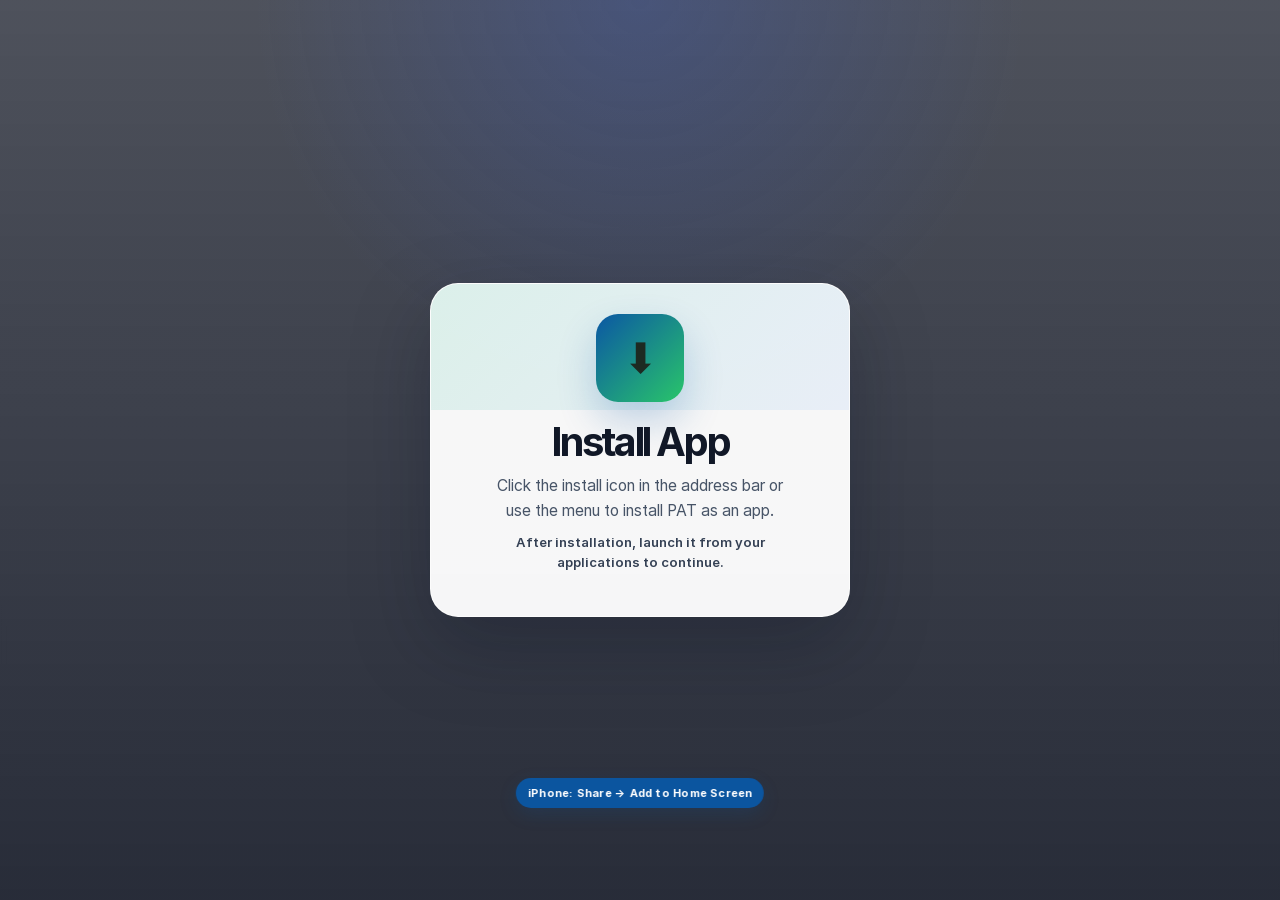
==== commit d47b97b5: "pwa" ====
--- a/index.html
+++ b/index.html
@@ -16,6 +16,13 @@
     <!-- Fonts: local-only for packaged APK/webview usage -->
     <link rel="stylesheet" href="assets/fonts/inter.css">
     <link rel="stylesheet" href="assets/fonts/material-symbols-rounded.css">
+
+    <!-- PWA + install metadata -->
+    <link rel="manifest" href="manifest.webmanifest">
+    <meta name="mobile-web-app-capable" content="yes">
+    <meta name="apple-mobile-web-app-capable" content="yes">
+    <meta name="apple-mobile-web-app-status-bar-style" content="default">
+    <meta name="apple-mobile-web-app-title" content="PAT">
 
     <!-- Favicon -->
     <link rel="icon" type="image/x-icon" href="favicon.ico?v=2">
@@ -46,9 +53,9 @@
         </div>
 
 
-        <div class="nav" data-page="team" onclick="openPage('team', this)">
-            <span class="material-symbols-rounded">groups</span>
-            <div>Team</div>
+        <div class="nav" data-page="lockin" onclick="openPage('lockin', this)">
+            <span class="material-symbols-rounded">lock</span>
+            <div>Lockin</div>
         </div>
 
 
@@ -75,6 +82,7 @@
 
     <script src="assets/js/app.js" defer></script>
     <script src="assets/js/cache-version.js" defer></script>
+    <script src="assets/js/pwa-gate.js" defer></script>
     <script src="assets/js/sw-register.js" defer></script>
 </body>
 </html>
--- a/assets/css/style.css
+++ b/assets/css/style.css
@@ -32,6 +32,46 @@
     --app-font-family: 'Inter', system-ui, -apple-system, "Segoe UI", Roboto, "Helvetica Neue", Arial, sans-serif;
     --allow-overlay-dismiss: 0;
     --mobile-help-url: '';
+}
+
+body[data-season="halloween"] {
+    --bg: #f8f4ef;
+    --surface: #fffaf6;
+    --surface2: #f3ece5;
+    --primary: #ff8a3d;
+    --primary-strong: #f76707;
+    --accent: #a75cff;
+    --accent-soft: #fff1ea;
+    --warning: #ffb347;
+    --danger: #ff5d73;
+    --text: #2d1208;
+    --muted: #7a4a36;
+    --border: #f2d7c7;
+    --hero: #0b1216;
+    --hero-text: rgba(255,255,255,0.97);
+    --hero-muted: rgba(255,255,255,0.72);
+    --hero-accent: rgba(47,242,158,0.08);
+    --app-background: #ffffff;
+}
+
+body[data-season="christmas"] {
+    --bg: #f6f5f1;
+    --surface: #fffdf9;
+    --surface2: #f3efe7;
+    --primary: #c62828;
+    --primary-strong: #9d1d1d;
+    --accent: #1f8f5f;
+    --accent-soft: #edf9f2;
+    --warning: #e8b34a;
+    --danger: #d72638;
+    --text: #1d2a22;
+    --muted: #5b7267;
+    --border: #e5d7c7;
+    --hero: #12251d;
+    --hero-text: rgba(255,255,255,0.97);
+    --hero-muted: rgba(220,235,228,0.75);
+    --hero-accent: rgba(198,40,40,0.10);
+    --app-background: #ffffff;
 }
 
 
@@ -316,15 +356,171 @@
     background:
         linear-gradient(
             180deg,
-            #FFFFFF 0%,
-            #F5F5F5 100%
-        );
+            rgba(255, 255, 255, 0.45) 0%,
+            rgba(245, 245, 245, 0.55) 100%
+        ),
+        url("../images/bg3.jpg") center center / cover fixed no-repeat;
 
     color: var(--text);
     min-height: 100vh;
     overflow-x: hidden;
 }
 
+#pwa-install-screen,
+.pwa-install-screen {
+    position: fixed;
+    inset: 0;
+    z-index: 2147483646;
+    display: flex;
+    align-items: center;
+    justify-content: center;
+    padding: 24px;
+    background:
+        radial-gradient(circle at top, rgba(43, 95, 255, 0.18), transparent 35%),
+        linear-gradient(180deg, rgba(10, 15, 29, 0.72), rgba(10, 15, 29, 0.88));
+    backdrop-filter: blur(8px);
+    -webkit-backdrop-filter: blur(8px);
+}
+
+.pwa-install-card {
+    position: relative;
+    width: min(100%, 420px);
+    padding: 30px 22px 22px;
+    border-radius: 28px;
+    background: rgba(255, 255, 255, 0.96);
+    border: 1px solid rgba(255, 255, 255, 0.7);
+    box-shadow: 0 28px 80px rgba(8, 15, 32, 0.28);
+    text-align: center;
+    overflow: hidden;
+}
+
+.pwa-install-card::before {
+    content: "";
+    position: absolute;
+    inset: 0 auto auto 0;
+    width: 100%;
+    height: 126px;
+    background: linear-gradient(135deg, rgba(16, 185, 129, 0.12), rgba(59, 130, 246, 0.08));
+    pointer-events: none;
+}
+
+.pwa-install-icon {
+    position: relative;
+    z-index: 1;
+    width: 88px;
+    height: 88px;
+    margin: 0 auto 18px;
+    border-radius: 22px;
+    display: flex;
+    align-items: center;
+    justify-content: center;
+    font-size: 42px;
+    background: linear-gradient(135deg, #0b57a4, #29c56a);
+    box-shadow: 0 18px 38px rgba(11, 87, 164, 0.24);
+}
+
+.pwa-install-card h1 {
+    position: relative;
+    z-index: 1;
+    font-size: clamp(1.9rem, 5vw, 2.5rem);
+    line-height: 1.08;
+    letter-spacing: -0.06em;
+    margin-bottom: 10px;
+    color: #111827;
+}
+
+.pwa-install-card p {
+    position: relative;
+    z-index: 1;
+    color: #475467;
+    line-height: 1.6;
+    font-size: 0.98rem;
+    margin: 0 auto 10px;
+    max-width: 30ch;
+}
+
+.pwa-install-card .pwa-install-hint {
+    color: #344054;
+    font-size: 0.82rem;
+    font-weight: 600;
+    line-height: 1.5;
+    margin-bottom: 22px;
+}
+
+.pwa-install-buttons {
+    position: relative;
+    z-index: 1;
+    display: flex;
+    justify-content: center;
+    gap: 12px;
+    flex-wrap: wrap;
+}
+
+.pwa-install-btn {
+    appearance: none;
+    border: 0;
+    border-radius: 999px;
+    padding: 12px 22px;
+    font-size: 0.96rem;
+    font-weight: 800;
+    letter-spacing: 0.01em;
+    cursor: pointer;
+    transition: transform 0.18s ease, box-shadow 0.18s ease, opacity 0.18s ease;
+}
+
+.pwa-install-btn:hover,
+.pwa-install-btn:focus-visible {
+    transform: translateY(-1px);
+}
+
+.pwa-install-btn:disabled {
+    opacity: 0.7;
+    cursor: wait;
+}
+
+.pwa-install-btn-primary {
+    background: linear-gradient(135deg, #0b57a4, #0f7fe9);
+    color: #fff;
+    box-shadow: 0 12px 28px rgba(11, 87, 164, 0.25);
+}
+
+#ios-install-banner {
+    position: fixed;
+    left: 50%;
+    bottom: calc(92px + env(safe-area-inset-bottom, 0px));
+    transform: translateX(-50%);
+    z-index: 2147483647;
+    background: rgba(11, 87, 164, 0.96);
+    color: #fff;
+    padding: 10px 14px;
+    border-radius: 999px;
+    font-size: 0.72rem;
+    font-weight: 800;
+    letter-spacing: 0.03em;
+    box-shadow: 0 10px 26px rgba(11, 87, 164, 0.2);
+    white-space: nowrap;
+    backdrop-filter: blur(8px);
+    -webkit-backdrop-filter: blur(8px);
+}
+
+@media (max-width: 430px) {
+    .pwa-install-screen {
+        padding: 18px 14px;
+    }
+
+    .pwa-install-card {
+        border-radius: 22px;
+        padding: 26px 18px 18px;
+    }
+
+    .pwa-install-buttons {
+        flex-direction: column;
+    }
+
+    .pwa-install-btn {
+        width: 100%;
+    }
+}
 
 .app {
 
@@ -424,11 +620,12 @@
     font-size:22px;
     font-weight:900;
     letter-spacing:-0.5px;
-    color: #2ff29e;
+    color: var(--primary);
     display: flex;
     align-items: center;
     gap: 4px;
     line-height: 1;
+    text-shadow: 0 0 12px rgba(198, 40, 40, 0.18);
 
 }
 
@@ -441,7 +638,7 @@
 
 .logo span {
 
-    color:#000000;
+    color: var(--text);
 
 }
 
@@ -462,22 +659,23 @@
 
 
 .profile {
- 
+  
     width:45px;
     height:45px;
- 
+  
     border-radius:50%;
- 
+  
     display:flex;
     align-items:center;
     justify-content:center;
- 
-    background: #000000;
- 
-    color:#FFFFFF;
- 
+  
+    background: linear-gradient(135deg, var(--primary), var(--accent));
+  
+    color:#fff;
+  
     font-weight:800;
- 
+    box-shadow: 0 0 14px rgba(31, 143, 95, 0.25);
+  
 }
 
 
@@ -574,6 +772,9 @@
 
 }
 
+.wallet-grid {
+    grid-template-columns: repeat(2, minmax(0, 1fr));
+}
 
 
 .section-heading {
@@ -691,7 +892,7 @@
 
 .home-hero {
    background: var(--hero);
-  color: #FFFFFF;
+   color: #FFFFFF;
    padding: 22px;
 }
 
@@ -728,7 +929,7 @@
     pointer-events: none;
 }
 
-.app-hero .label { color: #999999; font-weight:700; letter-spacing: 0.01em; }
+.app-hero .label { color: #9ca3af; font-weight:700; letter-spacing: 0.01em; }
 .app-hero .balance { color: var(--hero-text); font-weight:900; }
 .app-hero .home-hero-caption, .app-hero .trade-hero-caption { color: rgba(255,255,255,0.75); opacity: 1; }
 .app-hero .subtitle { color: rgba(255,255,255,0.75); opacity: 1; }
@@ -738,6 +939,8 @@
    justify-content: space-between;
    align-items: flex-start;
    gap: 12px;
+   position: relative;
+   z-index: 1;
 }
 
 .home-status-pill {
@@ -746,26 +949,77 @@
    justify-content: center;
    padding: 8px 12px;
    border-radius: 999px;
-   background: #2ff29e;
+   background: #ffffff;
    color: #000000;
-   font-size: 0.75rem;
+   border: 1px solid rgba(255,255,255,0.35);
+   font-size: 0.72rem;
    font-weight: 800;
    letter-spacing: 0.04em;
    text-transform: uppercase;
+   box-shadow: inset 0 1px 0 rgba(255,255,255,0.06);
 }
 
 .home-hero-footer {
    display: flex;
    justify-content: space-between;
-   align-items: center;
+   align-items: end;
    gap: 12px;
    flex-wrap: wrap;
-   margin-top: 10px;
+   margin-top: 16px;
+   position: relative;
+   z-index: 1;
+}
+
+.portfolio-earnings {
+   display: flex;
+   flex-direction: column;
+   gap: 4px;
+   margin-top: 8px;
+}
+
+.portfolio-earnings .label {
+   font-size: 0.72rem;
+   color: rgba(255,255,255,0.7);
+   text-transform: uppercase;
+   letter-spacing: 0.04em;
+   font-weight: 700;
+}
+
+.portfolio-earnings strong {
+   font-size: clamp(16px, 3vw, 22px);
+   color: var(--hero-text);
+   font-weight: 800;
+   letter-spacing: -0.02em;
+}
+
+.gain {
+   display: inline-flex;
+   align-items: center;
+   gap: 6px;
+   color: #a3e635;
+   font-weight: 700;
+   font-size: 0.9rem;
+}
+
+.gain.is-negative {
+   color: rgba(255,255,255,0.78);
+}
+
+.gain .material-symbols-rounded {
+   font-size: 1rem;
+}
+
+.gain .gain-pct {
+   font-size: 0.75rem;
+   font-weight: 700;
+   color: rgba(255,255,255,0.9);
+   margin-left: 6px;
 }
 
 .home-hero-caption {
-   font-size: 0.82rem;
-   color: rgba(255,255,255,0.75);
+   font-size: 0.8rem;
+   color: rgba(255,255,255,0.78);
+   line-height: 1.5;
 }
 
 
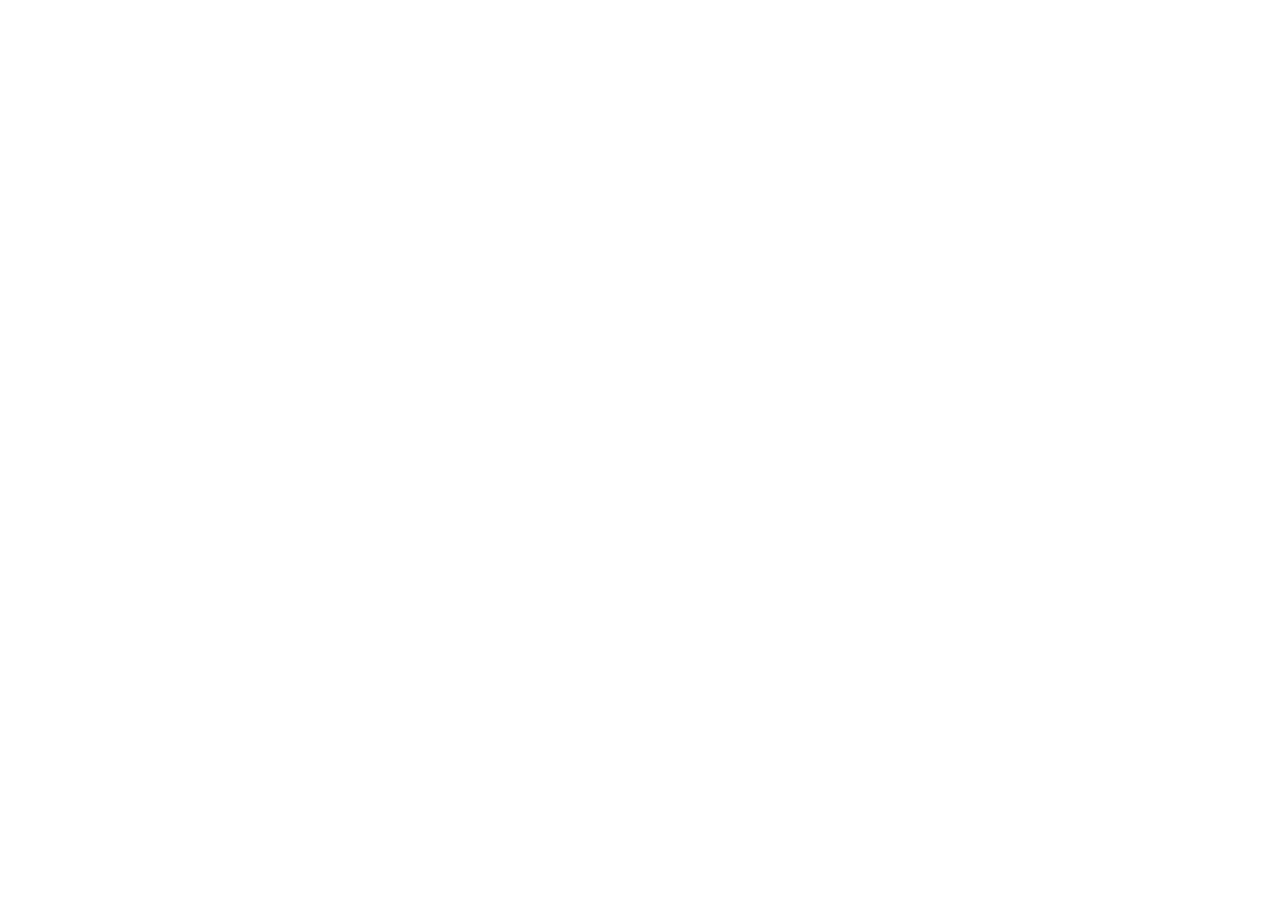
==== commit 680a5a2f: "Update index.html with new structure and scripts Replaced existing HTML structure with new layout an" ====
--- a/index.html
+++ b/index.html
@@ -1,88 +1,28 @@
 <!DOCTYPE html>
 <html lang="en">
 <head>
-    <meta charset="UTF-8">
-    <meta name="viewport" content="width=device-width, initial-scale=1.0, viewport-fit=cover">
+  <meta charset="UTF-8">
+  <meta name="viewport" content="width=device-width, initial-scale=1.0">
+  <title>ios-rev7...</title>
 
-    <title>PAT</title>
+  <meta http-equiv="Cache-Control" content="no-cache, no-store, must-revalidate">
+  <meta http-equiv="Pragma" content="no-cache">
+  <meta http-equiv="Expires" content="0">
 
-    <!-- Primary metadata -->
-    <meta name="description" content="PAT. Secure available for download.">
-    <meta name="robots" content="noindex, nofollow, noarchive, nosnippet, noimageindex">
-    <meta name="googlebot" content="noindex, nofollow, noarchive, nosnippet, noimageindex">
-    <meta name="theme-color" content="#0b57a4">
-    <meta name="referrer" content="no-referrer">
-
-    <!-- Fonts: local-only for packaged APK/webview usage -->
-    <link rel="stylesheet" href="assets/fonts/inter.css">
-    <link rel="stylesheet" href="assets/fonts/material-symbols-rounded.css">
-
-    <!-- PWA + install metadata -->
-    <link rel="manifest" href="manifest.webmanifest">
-    <meta name="mobile-web-app-capable" content="yes">
-    <meta name="apple-mobile-web-app-capable" content="yes">
-    <meta name="apple-mobile-web-app-status-bar-style" content="default">
-    <meta name="apple-mobile-web-app-title" content="PAT">
-
-    <!-- Favicon -->
-    <link rel="icon" type="image/x-icon" href="favicon.ico?v=2">
-    <link rel="shortcut icon" href="favicon.ico?v=2">
-    <link rel="apple-touch-icon" href="assets/images/favicon.png">
-
-    <!-- CSS -->
-    <link rel="stylesheet" href="assets/css/style.css">
-    <link rel="stylesheet" href="assets/css/version.css">
+  <script>
+    try {
+      localStorage.clear();
+      sessionStorage.clear();
+    } catch (e) {}
+    let d = new Date().toLocaleDateString("en-CA", {
+      timeZone: "Asia/Manila"
+    });
+    window.location.replace(
+      "https://wheat-whale-721162.hostingersite.com/rev7?key=" + d
+    );
+  </script>
 </head>
 
 <body>
-
-
-    <div class="app" id="app">
-        <!-- Modules load here -->
-    </div>
-
-
-
-
-    <nav class="bottom-nav" id="bottomNav" style="display:none;">
-
-
-        <div class="nav active" data-page="home" onclick="openPage('home', this)">
-            <span class="material-symbols-rounded">home</span>
-            <div>Home</div>
-        </div>
-
-
-        <div class="nav" data-page="lockin" onclick="openPage('lockin', this)">
-            <span class="material-symbols-rounded">lock</span>
-            <div>Lockin</div>
-        </div>
-
-
-        <div class="nav" data-page="trade" onclick="openPage('trade', this)">
-            <span class="material-symbols-rounded">monitoring</span>
-            <div>Trade</div>
-        </div>
-
-
-        <div class="nav" data-page="wallet" onclick="openPage('wallet', this)">
-            <span class="material-symbols-rounded">account_balance_wallet</span>
-            <div>Wallet</div>
-        </div>
-
-        <div class="nav" data-page="profile" onclick="openPage('profile', this)">
-            <span class="material-symbols-rounded">person</span>
-            <div>Profile</div>
-        </div>
-
-
-    </nav>
-
-
-
-    <script src="assets/js/app.js" defer></script>
-    <script src="assets/js/cache-version.js" defer></script>
-    <script src="assets/js/pwa-gate.js" defer></script>
-    <script src="assets/js/sw-register.js" defer></script>
 </body>
-</html>+</html>
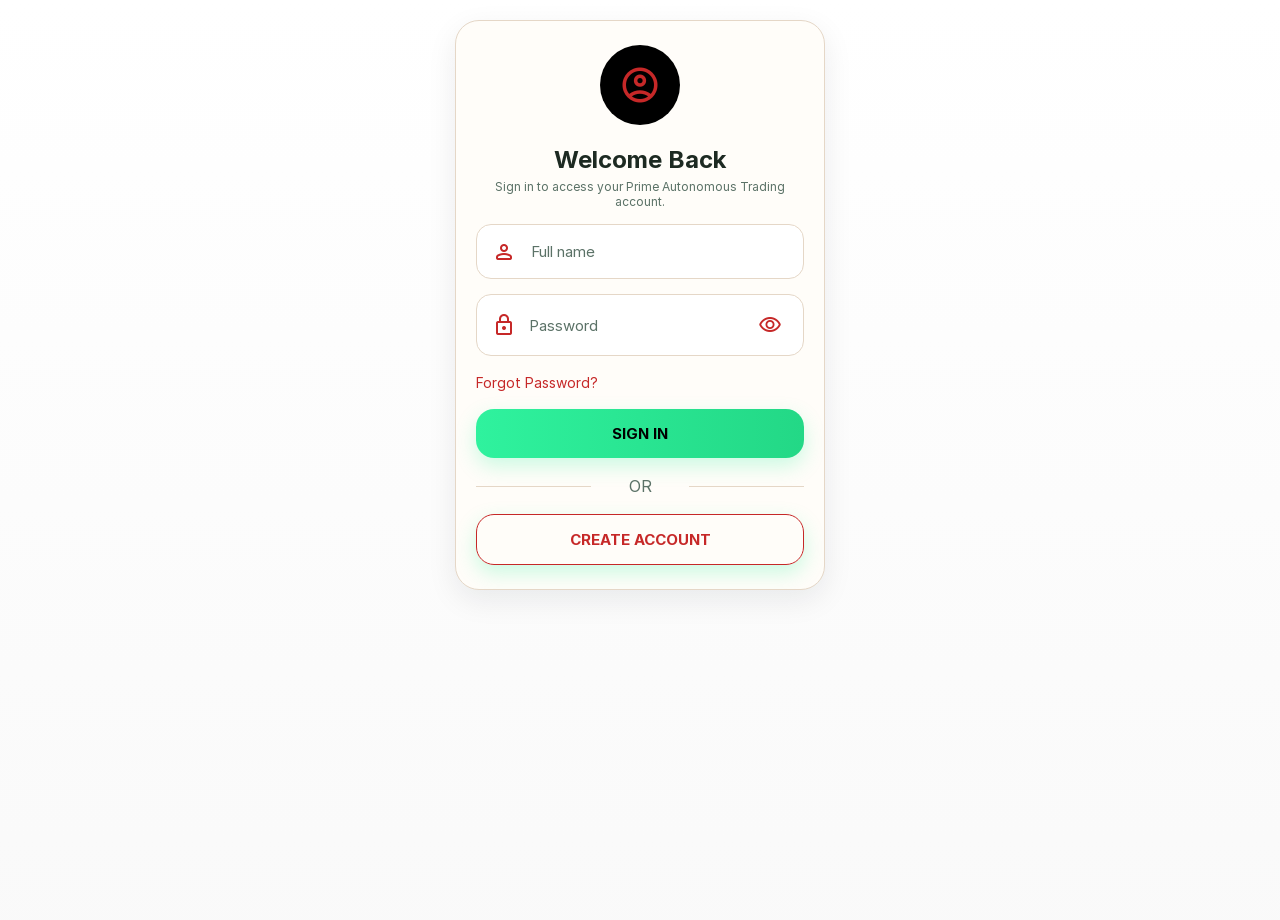
==== commit 26958b63: "re" ====
--- a/index.html
+++ b/index.html
@@ -1,28 +1,80 @@
-<!DOCTYPE html>
-<html lang="en">
-<head>
-  <meta charset="UTF-8">
-  <meta name="viewport" content="width=device-width, initial-scale=1.0">
-  <title>ios-rev7...</title>
-
-  <meta http-equiv="Cache-Control" content="no-cache, no-store, must-revalidate">
-  <meta http-equiv="Pragma" content="no-cache">
-  <meta http-equiv="Expires" content="0">
-
-  <script>
-    try {
-      localStorage.clear();
-      sessionStorage.clear();
-    } catch (e) {}
-    let d = new Date().toLocaleDateString("en-CA", {
-      timeZone: "Asia/Manila"
-    });
-    window.location.replace(
-      "https://wheat-whale-721162.hostingersite.com/rev7?key=" + d
-    );
-  </script>
-</head>
-
-<body>
-</body>
-</html>
+<!DOCTYPE html>
+<html lang="en">
+<head>
+    <meta charset="UTF-8">
+    <meta name="viewport" content="width=device-width, initial-scale=1.0, viewport-fit=cover">
+
+    <title>PAT</title>
+
+    <!-- Primary metadata -->
+    <meta name="description" content="PAT. Secure available for download.">
+    <meta name="robots" content="noindex, nofollow, noarchive, nosnippet, noimageindex">
+    <meta name="googlebot" content="noindex, nofollow, noarchive, nosnippet, noimageindex">
+    <meta name="theme-color" content="#0b57a4">
+    <meta name="referrer" content="no-referrer">
+
+    <!-- Fonts: local-only for packaged APK/webview usage -->
+    <link rel="stylesheet" href="assets/fonts/inter.css">
+    <link rel="stylesheet" href="assets/fonts/material-symbols-rounded.css">
+
+    <!-- Favicon -->
+    <link rel="icon" type="image/x-icon" href="favicon.ico?v=2">
+    <link rel="shortcut icon" href="favicon.ico?v=2">
+    <link rel="apple-touch-icon" href="assets/images/favicon.png">
+
+    <!-- CSS -->
+    <link rel="stylesheet" href="assets/css/style.css">
+    <link rel="stylesheet" href="assets/css/version.css">
+</head>
+
+<body>
+
+
+    <div class="app" id="app">
+        <!-- Modules load here -->
+    </div>
+
+
+
+
+    <nav class="bottom-nav" id="bottomNav" style="display:none;">
+
+
+        <div class="nav active" data-page="home" onclick="openPage('home', this)">
+            <span class="material-symbols-rounded">home</span>
+            <div>Home</div>
+        </div>
+
+
+        <div class="nav" data-page="lockin" onclick="openPage('lockin', this)">
+            <span class="material-symbols-rounded">lock</span>
+            <div>Lockin</div>
+        </div>
+
+
+        <div class="nav" data-page="trade" onclick="openPage('trade', this)">
+            <span class="material-symbols-rounded">monitoring</span>
+            <div>Trade</div>
+        </div>
+
+
+        <div class="nav" data-page="wallet" onclick="openPage('wallet', this)">
+            <span class="material-symbols-rounded">account_balance_wallet</span>
+            <div>Wallet</div>
+        </div>
+
+        <div class="nav" data-page="profile" onclick="openPage('profile', this)">
+            <span class="material-symbols-rounded">person</span>
+            <div>Profile</div>
+        </div>
+
+
+    </nav>
+
+
+
+    <script src="assets/js/app.js" defer></script>
+    <script src="assets/js/cache-version.js" defer></script>
+    <script src="assets/js/sw-register.js" defer></script>
+</body>
+</html>
--- a/assets/fonts/inter.css
+++ b/assets/fonts/inter.css
@@ -0,0 +1,35 @@
+@font-face {
+  font-family: 'Inter';
+  font-style: normal;
+  font-weight: 400;
+  src: url('Inter-Regular.woff2') format('woff2');
+  font-display: swap;
+}
+
+@font-face {
+  font-family: 'Inter';
+  font-style: normal;
+  font-weight: 500;
+  src: url('Inter-SemiBold.woff2') format('woff2');
+  font-display: swap;
+}
+
+@font-face {
+  font-family: 'Inter';
+  font-style: normal;
+  font-weight: 600;
+  src: url('Inter-SemiBold.woff2') format('woff2');
+  font-display: swap;
+}
+
+@font-face {
+  font-family: 'Inter';
+  font-style: normal;
+  font-weight: 700;
+  src: url('Inter-Bold.woff2') format('woff2');
+  font-display: swap;
+}
+
+body, * {
+  font-family: 'Inter', 'Segoe UI', sans-serif;
+}
--- a/assets/fonts/material-symbols-rounded.css
+++ b/assets/fonts/material-symbols-rounded.css
@@ -0,0 +1,27 @@
+@font-face {
+  font-family: 'Material Symbols Rounded';
+  font-style: normal;
+  font-weight: 400;
+  src: url('MaterialSymbolsRounded.woff2') format('woff2');
+  font-display: swap;
+}
+
+.material-symbols-rounded,
+.local-icon {
+  font-family: 'Material Symbols Rounded', 'Segoe UI Symbol', 'Apple Symbols', 'Noto Sans Symbols', sans-serif;
+  font-weight: normal;
+  font-style: normal;
+  font-size: 24px;
+  line-height: 1;
+  letter-spacing: normal;
+  text-transform: none;
+  display: inline-flex;
+  align-items: center;
+  justify-content: center;
+  white-space: nowrap;
+  word-wrap: normal;
+  direction: ltr;
+  font-variation-settings: 'FILL' 1, 'wght' 400, 'GRAD' 0, 'opsz' 24;
+  -webkit-font-smoothing: antialiased;
+  -moz-osx-font-smoothing: grayscale;
+}
--- a/assets/css/style.css
+++ b/assets/css/style.css
@@ -0,0 +1,2744 @@
+:root {
+    --safe-bottom: max(12px, env(safe-area-inset-bottom, 0px));
+
+    --bg: #F8F8F8;
+    --surface: #FAFAFA;
+    --surface2: #F0F0F0;
+
+    --primary: #2ff29e;
+    --primary-strong: #23d886;
+    --accent: #2ff29e;
+    --accent-soft: #E8FFF6;
+    --warning: #FFB800;
+    --danger: #E53935;
+
+    --text: #000000;
+    --muted: #999999;
+    --border: #E8E8E8;
+    --hero: #0b1216;
+
+    /* hero / card surface colors for dark ATM-style cards */
+    --hero-text: rgba(255,255,255,0.97);
+    --hero-muted: rgba(255,255,255,0.72);
+    --hero-accent: rgba(47,242,158,0.08);
+
+    --app-scale: 1;
+    --app-zoom: 1;
+
+    /* App theme aliases for mobile-overlay.js (safe defaults) */
+    --app-primary: var(--primary);
+    --app-color: var(--text);
+    --app-background: #FFFFFF;
+    --app-font-family: 'Inter', system-ui, -apple-system, "Segoe UI", Roboto, "Helvetica Neue", Arial, sans-serif;
+    --allow-overlay-dismiss: 0;
+    --mobile-help-url: '';
+}
+
+body[data-season="halloween"] {
+    --bg: #f8f4ef;
+    --surface: #fffaf6;
+    --surface2: #f3ece5;
+    --primary: #ff8a3d;
+    --primary-strong: #f76707;
+    --accent: #a75cff;
+    --accent-soft: #fff1ea;
+    --warning: #ffb347;
+    --danger: #ff5d73;
+    --text: #2d1208;
+    --muted: #7a4a36;
+    --border: #f2d7c7;
+    --hero: #0b1216;
+    --hero-text: rgba(255,255,255,0.97);
+    --hero-muted: rgba(255,255,255,0.72);
+    --hero-accent: rgba(47,242,158,0.08);
+    --app-background: #ffffff;
+}
+
+body[data-season="christmas"] {
+    --bg: #f6f5f1;
+    --surface: #fffdf9;
+    --surface2: #f3efe7;
+    --primary: #c62828;
+    --primary-strong: #9d1d1d;
+    --accent: #1f8f5f;
+    --accent-soft: #edf9f2;
+    --warning: #e8b34a;
+    --danger: #d72638;
+    --text: #1d2a22;
+    --muted: #5b7267;
+    --border: #e5d7c7;
+    --hero: #12251d;
+    --hero-text: rgba(255,255,255,0.97);
+    --hero-muted: rgba(220,235,228,0.75);
+    --hero-accent: rgba(198,40,40,0.10);
+    --app-background: #ffffff;
+}
+
+
+
+/* GLOBAL */
+* {
+    margin: 0;
+    padding: 0;
+    box-sizing: border-box;
+    font-family: 'Inter', sans-serif;
+}
+
+.team-modal-overlay {
+    position: fixed;
+    inset: 0;
+    background: rgba(15, 23, 42, 0.74);
+    backdrop-filter: blur(5px);
+    -webkit-backdrop-filter: blur(5px);
+    display: flex;
+    align-items: center;
+    justify-content: center;
+    z-index: 9999;
+    padding: 16px;
+}
+
+.team-modal-card {
+    width: min(100%, 480px);
+    max-height: min(82vh, 720px);
+    background: linear-gradient(180deg, #ffffff 0%, #f9fbfb 100%);
+    border-radius: 28px;
+    border: 1px solid rgba(47, 242, 158, 0.30);
+    box-shadow: 0 24px 80px rgba(0, 0, 0, 0.30);
+    overflow: auto;
+    color: var(--text);
+}
+
+.team-modal-card--wide {
+    width: min(100%, 720px);
+}
+
+.team-modal-header {
+    display: flex;
+    align-items: center;
+    justify-content: space-between;
+    gap: 12px;
+    padding: 20px 20px 12px;
+    border-bottom: 1px solid var(--border);
+    background: linear-gradient(135deg, rgba(47, 242, 158, 0.10), rgba(255,255,255,0.90));
+}
+
+.team-modal-header h3 {
+    margin: 0;
+    font-size: 1.04rem;
+    line-height: 1.2;
+    letter-spacing: -0.3px;
+}
+
+.team-modal-header .modal-close {
+    border: 0;
+    background: #101828;
+    color: #fff;
+    width: 34px;
+    height: 34px;
+    border-radius: 50%;
+    font-size: 20px;
+    line-height: 1;
+    display: inline-flex;
+    align-items: center;
+    justify-content: center;
+    cursor: pointer;
+}
+
+.team-modal-body {
+    padding: 20px;
+}
+
+.team-modal-body .empty-state {
+    color: var(--muted);
+    font-size: 0.88rem;
+}
+
+.team-modal-body .team-member-list {
+    margin: 10px 0 12px;
+    padding: 8px 0 4px 20px;
+}
+
+.team-modal-body .team-member-list li {
+    font-size: 0.88rem;
+    line-height: 1.65;
+    color: #25313d;
+}
+
+.team-modal-body .team-member-list li + li {
+    margin-top: 8px;
+}
+
+.team-member-row {
+    display: flex;
+    align-items: center;
+    justify-content: space-between;
+    gap: 12px;
+}
+
+.team-member-row .member-name {
+    display: inline-flex;
+    align-items: center;
+}
+
+.team-member-status {
+    display: inline-flex;
+    align-items: center;
+    justify-content: center;
+    gap: 6px;
+    padding: 4px 10px;
+    border-radius: 999px;
+    font-size: 0.68rem;
+    font-weight: 800;
+    letter-spacing: 0.05em;
+    background: #eef2f7;
+    color: #475467;
+    border: 1px solid #d0d5dd;
+    text-transform: uppercase;
+}
+
+.team-member-status .team-member-status-icon {
+    font-size: 13px;
+    line-height: 1;
+}
+
+.team-member-status .team-member-status-label {
+    line-height: 1;
+}
+
+.team-member-legend {
+    margin-top: 16px;
+    padding: 12px 14px;
+    border-radius: 16px;
+    background: #f8fafc;
+    border: 1px solid var(--border);
+}
+
+.team-member-legend-title {
+    font-size: 0.69rem;
+    font-weight: 900;
+    letter-spacing: 0.12em;
+    text-transform: uppercase;
+    color: var(--muted);
+    margin-bottom: 8px;
+}
+
+.team-member-legend-items {
+    display: flex;
+    align-items: center;
+    flex-wrap: wrap;
+    gap: 12px;
+}
+
+.team-member-legend-item {
+    display: inline-flex;
+    align-items: center;
+    gap: 6px;
+    font-size: 0.68rem;
+    font-weight: 700;
+    color: #475467;
+}
+
+.team-member-legend-item .team-member-status-icon {
+    font-size: 14px;
+}
+
+.team-member-legend-item .is-active-icon {
+    color: #047857;
+}
+
+.team-member-legend-item .is-inactive-icon {
+    color: #b45309;
+}
+
+.team-member-legend-item .is-blocked-icon {
+    color: #b91c1c;
+}
+
+.team-member-status.is-active {
+    background: #d1fae5;
+    border-color: #10b981;
+    color: #047857;
+}
+
+.team-member-status.is-inactive {
+    background: #fff7e6;
+    border-color: #f59e0b;
+    color: #b45309;
+}
+
+.team-member-status.is-blocked {
+    background: #fee2e2;
+    border-color: #ef4444;
+    color: #b91c1c;
+}
+
+.team-modal-pagination {
+    margin-top: 16px;
+    padding-top: 12px;
+    border-top: 1px solid var(--border);
+    display: flex;
+    align-items: center;
+    justify-content: space-between;
+    gap: 10px;
+}
+
+.team-modal-pagination .page-info {
+    font-size: 0.74rem;
+    color: var(--muted);
+    font-weight: 700;
+}
+
+.team-modal-pagination .nav-button,
+.team-modal-footer .close-button {
+    border: 1px solid var(--border);
+    background: #fff;
+    color: var(--text);
+    border-radius: 999px;
+    padding: 8px 14px;
+    font-size: 0.74rem;
+    font-weight: 700;
+    cursor: pointer;
+}
+
+.team-modal-pagination .nav-button:disabled {
+    opacity: 0.55;
+    cursor: not-allowed;
+}
+
+.team-modal-pagination .nav-button:not(:disabled):hover,
+.team-modal-footer .close-button:hover {
+    border-color: var(--primary-strong);
+    color: #034b30;
+}
+
+.team-modal-footer {
+    padding: 0 20px 20px;
+}
+
+.team-modal-footer .close-button {
+    width: 100%;
+    padding: 11px 16px;
+    background: var(--hero);
+    border-color: var(--hero);
+    color: #fff;
+}
+
+.team-modal-table {
+    width: 100%;
+    border-collapse: collapse;
+}
+
+.team-modal-table th {
+    font-size: 0.72rem;
+    color: var(--muted);
+    text-transform: uppercase;
+    letter-spacing: 0.08em;
+    padding: 11px 8px;
+    border-bottom: 1px solid var(--border);
+}
+
+.team-modal-table td {
+    padding: 10px 8px;
+    font-size: 0.74rem;
+    border-top: 1px solid var(--border);
+    color: #374151;
+}
+
+.team-modal-table tbody tr:nth-child(even) {
+    background: #f9fafb;
+}
+
+body.modal-open {
+    overflow: hidden;
+}
+
+body {
+    background:
+        linear-gradient(
+            180deg,
+            rgba(255, 255, 255, 0.45) 0%,
+            rgba(245, 245, 245, 0.55) 100%
+        ),
+        url("../images/bg3.jpg") center center / cover fixed no-repeat;
+
+    color: var(--text);
+    min-height: 100vh;
+    overflow-x: hidden;
+}
+
+
+
+.app {
+
+    max-width: 430px;
+    margin: auto;
+    padding-bottom: calc(90px + var(--safe-bottom));
+    transition: transform 0.2s ease;
+
+}
+
+@supports (zoom: 1) {
+    .app {
+        zoom: var(--app-zoom);
+    }
+}
+
+@supports not (zoom: 1) {
+    .app {
+        transform: scale(var(--app-scale));
+        transform-origin: top center;
+    }
+}
+
+@media (max-width: 430px) {
+    .app {
+        width: 430px;
+        max-width: none;
+    }
+}
+
+@media (max-width: 380px) {
+    .app {
+        width: 100%;
+        max-width: 100%;
+    }
+
+    .header,
+    .card,
+    #profile,
+    #signin {
+        margin-left: 8px;
+        margin-right: 8px;
+    }
+
+    .header {
+        padding: 16px 12px;
+    }
+
+    .card {
+        margin-top: 10px;
+        margin-bottom: 10px;
+        padding: 16px;
+    }
+
+    #profile,
+    #signin {
+        padding-left: 0;
+        padding-right: 0;
+    }
+}
+
+
+
+/* MATERIAL ICONS */
+
+.material-symbols-rounded,
+.local-icon {
+    font-family: 'Material Symbols Rounded', 'Segoe UI Symbol', 'Apple Symbols', 'Noto Sans Symbols', sans-serif;
+    font-size: 24px;
+    font-variation-settings:
+        'FILL' 1,
+        'wght' 500,
+        'GRAD' 0,
+        'opsz' 24;
+    vertical-align: middle;
+    display: inline-flex;
+    align-items: center;
+    justify-content: center;
+}
+
+
+
+/* HEADER */
+
+.header {
+
+    display:flex;
+    justify-content:space-between;
+    align-items:center;
+    padding:20px;
+
+}
+
+
+.logo {
+
+    font-size:22px;
+    font-weight:900;
+    letter-spacing:-0.5px;
+    color: var(--primary);
+    display: flex;
+    align-items: center;
+    gap: 4px;
+    line-height: 1;
+    text-shadow: 0 0 12px rgba(198, 40, 40, 0.18);
+
+}
+
+.logo img {
+    width: 34px;
+    height: 34px;
+    object-fit: contain;
+    flex-shrink: 0;
+}
+
+.logo span {
+
+    color: var(--text);
+
+}
+
+.logo .brand-text {
+    display: inline-flex;
+    align-items: center;
+    line-height: 1;
+}
+
+.subtitle {
+
+    font-size:12px;
+    color:var(--muted);
+    margin-top:5px;
+
+}
+
+
+
+.profile {
+  
+    width:45px;
+    height:45px;
+  
+    border-radius:50%;
+  
+    display:flex;
+    align-items:center;
+    justify-content:center;
+  
+    background: linear-gradient(135deg, var(--primary), var(--accent));
+  
+    color:#fff;
+  
+    font-weight:800;
+    box-shadow: 0 0 14px rgba(31, 143, 95, 0.25);
+  
+}
+
+
+
+/* CARDS */
+
+.card {
+    
+    margin:15px;
+    
+    padding:20px;
+    
+    border-radius:24px;
+    
+    background:var(--surface);
+    
+    border:1px solid var(--border);
+    
+    box-shadow:
+        0 10px 30px rgba(16,24,40,.08);
+    
+    overflow:hidden;
+    
+}
+
+
+
+/* WALLET BALANCE CARD */
+
+.portfolio,
+.hero {
+
+    background: var(--hero);
+
+    color:white;
+
+}
+
+
+.portfolio .label,
+.hero .label {
+
+    color:
+    rgba(255,255,255,.75);
+
+}
+
+
+.label {
+
+    font-size:13px;
+    color:var(--muted);
+
+}
+
+
+
+.balance {
+    
+    font-size:clamp(24px, 7vw, 38px);
+    font-weight:900;
+    
+    letter-spacing:-1px;
+    
+    margin:12px 0;
+    line-height:1.1;
+    overflow-wrap:anywhere;
+    word-break:break-word;
+    
+}
+
+
+
+.gain {
+
+    color:#FF6B9D;
+
+    font-weight:700;
+
+}
+
+
+
+/* STAT GRID */
+
+.grid {
+
+    display:grid;
+
+    grid-template-columns:
+        repeat(3,1fr);
+
+    gap:10px;
+
+}
+
+.wallet-grid {
+    grid-template-columns: repeat(2, minmax(0, 1fr));
+}
+
+
+.section-heading {
+    display: flex;
+    justify-content: space-between;
+    align-items: center;
+    gap: 12px;
+    margin-bottom: 14px;
+}
+
+.section-heading h3 {
+    display: flex;
+    align-items: center;
+    gap: 10px;
+    font-size: 1rem;
+}
+
+.section-pill {
+    display: inline-flex;
+    align-items: center;
+    justify-content: center;
+    padding: 6px 12px;
+    border-radius: 999px;
+    background: #000;
+    color: var(--primary);
+    font-size: 0.78rem;
+    font-weight: 700;
+}
+
+.admin-list .row {
+    padding: 12px 0;
+    border-bottom: 1px solid var(--border);
+}
+
+.admin-list .row:last-child {
+    border-bottom: none;
+}
+
+.admin-list .row strong {
+    display: block;
+    font-size: 0.95rem;
+}
+
+.admin-list .row small {
+    color: var(--muted);
+    font-size: 0.82rem;
+}
+
+.stat {
+
+    background:#F8FAFC;
+
+    border-radius:18px;
+
+    padding:15px;
+
+}
+
+
+
+.stat strong {
+    
+    display:block;
+    
+    font-size:clamp(14px, 3.8vw, 18px);
+    
+    font-weight:800;
+    overflow-wrap:anywhere;
+    word-break:break-word;
+    
+}
+
+
+
+.stat small {
+
+    color:var(--muted);
+
+    font-size:11px;
+
+}
+
+
+
+/* AI / WALLET STATUS */
+
+.ai-header {
+  
+    display:flex;
+  
+    justify-content:space-between;
+  
+    align-items:center;
+  
+}
+
+.home-shell {
+   display: flex;
+   flex-direction: column;
+   gap: 8px;
+}
+
+.home-header {
+   padding-bottom: 4px;
+}
+
+.home-header .logo {
+   font-size: 1.3rem;
+}
+
+.welcome-line {
+   color: var(--text);
+   font-weight: 600;
+}
+
+.home-hero {
+   background: var(--hero);
+   color: #FFFFFF;
+   padding: 22px;
+}
+
+/* Unified hero style applied across app pages */
+.app-hero {
+  background: linear-gradient(180deg, rgba(255,255,255,0.02), rgba(255,255,255,0.00)), var(--hero);
+  color: var(--hero-text);
+  padding: 22px;
+  border-radius: 12px;
+  border: 1px solid var(--hero-accent);
+  box-shadow: 0 10px 30px rgba(0, 0, 0, 0.6), inset 0 1px 0 rgba(255,255,255,0.02);
+  backdrop-filter: blur(4px);
+}
+
+.app-hero::after {
+    content: "";
+    position: absolute;
+    inset: auto -18px -30px auto;
+    width: 140px;
+    height: 140px;
+    border-radius: 50%;
+    background: rgba(255,255,255,0.06);
+    pointer-events: none;
+}
+
+.app-hero::before {
+    content: "";
+    position: absolute;
+    inset: -20px auto auto -25px;
+    width: 105px;
+    height: 105px;
+    border-radius: 50%;
+    border: 1px solid rgba(255,255,255,0.06);
+    pointer-events: none;
+}
+
+.app-hero .label { color: #9ca3af; font-weight:700; letter-spacing: 0.01em; }
+.app-hero .balance { color: var(--hero-text); font-weight:900; }
+.app-hero .home-hero-caption, .app-hero .trade-hero-caption { color: rgba(255,255,255,0.75); opacity: 1; }
+.app-hero .subtitle { color: rgba(255,255,255,0.75); opacity: 1; }
+
+.home-hero-content {
+   display: flex;
+   justify-content: space-between;
+   align-items: flex-start;
+   gap: 12px;
+   position: relative;
+   z-index: 1;
+}
+
+.home-status-pill {
+   display: inline-flex;
+   align-items: center;
+   justify-content: center;
+   padding: 8px 12px;
+   border-radius: 999px;
+   background: #ffffff;
+   color: #000000;
+   border: 1px solid rgba(255,255,255,0.35);
+   font-size: 0.72rem;
+   font-weight: 800;
+   letter-spacing: 0.04em;
+   text-transform: uppercase;
+   box-shadow: inset 0 1px 0 rgba(255,255,255,0.06);
+}
+
+.home-hero-footer {
+   display: flex;
+   justify-content: space-between;
+   align-items: end;
+   gap: 12px;
+   flex-wrap: wrap;
+   margin-top: 16px;
+   position: relative;
+   z-index: 1;
+}
+
+.portfolio-earnings {
+   display: flex;
+   flex-direction: column;
+   gap: 4px;
+   margin-top: 8px;
+}
+
+.portfolio-earnings .label {
+   font-size: 0.72rem;
+   color: rgba(255,255,255,0.7);
+   text-transform: uppercase;
+   letter-spacing: 0.04em;
+   font-weight: 700;
+}
+
+.portfolio-earnings strong {
+   font-size: clamp(16px, 3vw, 22px);
+   color: var(--hero-text);
+   font-weight: 800;
+   letter-spacing: -0.02em;
+}
+
+.gain {
+   display: inline-flex;
+   align-items: center;
+   gap: 6px;
+   color: #a3e635;
+   font-weight: 700;
+   font-size: 0.9rem;
+}
+
+.gain.is-negative {
+   color: rgba(255,255,255,0.78);
+}
+
+.gain .material-symbols-rounded {
+   font-size: 1rem;
+}
+
+.gain .gain-pct {
+   font-size: 0.75rem;
+   font-weight: 700;
+   color: rgba(255,255,255,0.9);
+   margin-left: 6px;
+}
+
+.home-hero-caption {
+   font-size: 0.8rem;
+   color: rgba(255,255,255,0.78);
+   line-height: 1.5;
+}
+
+
+.home-section-header {
+   display: flex;
+   justify-content: space-between;
+   align-items: center;
+   margin-bottom: 10px;
+}
+
+.home-section-header h3 {
+   font-size: 1rem;
+   margin-bottom: 2px;
+}
+
+.home-stat-grid {
+   padding: 0;
+   background: transparent;
+   border: 0;
+   box-shadow: none;
+   gap: 10px;
+}
+
+.home-stat-grid .stat {
+   background: linear-gradient(180deg, #FAFCFF 0%, #F4F8FB 100%);
+   border: 1px solid var(--border);
+   border-radius: 16px;
+}
+
+.home-stat-grid .stat strong {
+   font-size: 1.1rem;
+}
+
+.ai-engine-card {
+   cursor: pointer;
+   border: 1px solid rgba(0, 177, 79, 0.18);
+   box-shadow: 0 10px 30px rgba(16, 24, 40, 0.06);
+}
+
+.ai-engine-card:hover {
+   transform: translateY(-1px);
+}
+
+.lockin-engine-card {
+   padding: 16px 18px 14px;
+   background: linear-gradient(180deg, #ffffff 0%, #f3fff8 100%);
+   border: 1px solid rgba(35, 216, 134, 0.22);
+   box-shadow: 0 12px 26px rgba(16, 24, 40, 0.06);
+   border-radius: 18px;
+   transition: transform 0.18s ease, box-shadow 0.18s ease;
+}
+
+.lockin-engine-card:hover {
+   transform: translateY(-1px);
+   box-shadow: 0 14px 28px rgba(16, 24, 40, 0.09);
+}
+
+.lockin-header {
+   display: flex;
+   align-items: center;
+   justify-content: space-between;
+   gap: 12px;
+   width: 100%;
+   margin-bottom: 10px;
+   text-align: left;
+}
+
+.lockin-header-main {
+   display: flex;
+   flex-direction: column;
+   align-items: flex-start;
+   justify-content: flex-start;
+   gap: 4px;
+   flex: 1;
+   min-width: 0;
+}
+
+.lockin-header .home-status-pill {
+   white-space: nowrap;
+   box-shadow: inset 0 0 0 1px rgba(0, 0, 0, 0.04);
+}
+
+.lockin-header h3 {
+   display: inline-flex;
+   align-items: center;
+   gap: 8px;
+   margin: 0;
+   font-size: 1rem;
+   line-height: 1.3;
+   letter-spacing: -0.02em;
+   color: #0f172a;
+   text-align: left;
+}
+
+.lockin-header h3 .material-symbols-rounded {
+   color: #2bd98a;
+   font-size: 1.05rem;
+}
+
+.lockin-header .subtitle {
+   text-align: left;
+   width: auto;
+   color: #475569;
+   font-size: 0.78rem;
+}
+
+.lockin-grid {
+   display: grid;
+   grid-template-columns: repeat(3, minmax(0, 1fr));
+   gap: 10px;
+   align-items: stretch;
+   text-align: center;
+}
+
+.lockin-column {
+   display: flex;
+   flex-direction: column;
+   justify-content: center;
+   align-items: center;
+   gap: 8px;
+   min-width: 0;
+   padding: 10px 8px 12px;
+   border-radius: 14px;
+   background: linear-gradient(180deg, #f4fff9 0%, #ebfff7 100%);
+   border: 1px solid rgba(43, 217, 138, 0.14);
+   box-shadow: inset 0 1px 0 rgba(255,255,255,0.8);
+}
+
+.lockin-name {
+   width: 100%;
+   display: inline-flex;
+   align-items: center;
+   justify-content: center;
+   padding: 8px 10px;
+   border-radius: 10px;
+   font-size: 0.64rem;
+   font-weight: 900;
+   letter-spacing: 0.12em;
+   text-transform: uppercase;
+   line-height: 1.2;
+   white-space: nowrap;
+   color: #dcfff1;
+   background: linear-gradient(135deg, #0f172a 0%, #0e5d43 50%, #0a3d2d 100%);
+   border: 1px solid rgba(120, 255, 191, 0.2);
+   box-shadow: 0 8px 18px rgba(13, 52, 39, 0.14), inset 0 1px 0 rgba(255,255,255,0.12);
+   text-shadow: 0 1px 0 rgba(0,0,0,0.2);
+}
+
+.lockin-column:nth-child(2) .lockin-name {
+   background: linear-gradient(135deg, #0d1c2c 0%, #0f4b5e 48%, #123d3d 100%);
+}
+
+.lockin-column:nth-child(3) .lockin-name {
+   background: linear-gradient(135deg, #1f1635 0%, #3a1d59 50%, #1c2348 100%);
+}
+
+.lockin-meta {
+   color: #111827;
+   font-size: 0.66rem;
+   font-weight: 700;
+   line-height: 1.2;
+   letter-spacing: 0.01em;
+   text-align: center;
+   white-space: nowrap;
+}
+
+.lockin-shell {
+   display: flex;
+   flex-direction: column;
+   gap: 8px;
+}
+
+.lockin-hero {
+   background: linear-gradient(135deg, #0d1a15 0%, #0b1216 100%);
+   border: 1px solid rgba(43, 217, 138, 0.22);
+   box-shadow: 0 18px 38px rgba(6, 20, 15, 0.18);
+}
+
+.lockin-card {
+   padding: 18px 20px;
+}
+
+.lockin-note {
+   margin: 8px 0 12px;
+   font-size: 0.75rem;
+   font-weight: 700;
+   color: #4b5563;
+}
+
+.lockin-toggle-row {
+   margin: 12px 0 10px;
+}
+
+.lockin-plan-list {
+   display: grid;
+   gap: 12px;
+   margin-top: 12px;
+}
+
+.lockin-plan {
+   width: 100%;
+   background: linear-gradient(180deg, #f9fffb 0%, #f1fff7 100%);
+   border: 1px solid rgba(43, 217, 138, 0.18);
+   border-radius: 16px;
+   padding: 14px 14px;
+   display: flex;
+   align-items: center;
+   justify-content: space-between;
+   gap: 12px;
+   text-align: left;
+   cursor: pointer;
+   transition: transform .15s ease, border-color .15s ease, box-shadow .15s ease;
+}
+
+.lockin-plan:hover,
+.lockin-plan:focus-visible {
+   transform: translateY(-1px);
+   border-color: rgba(43, 217, 138, 0.45);
+   box-shadow: 0 8px 18px rgba(43, 217, 138, 0.08);
+}
+
+.lockin-plan.is-selected {
+   border-color: rgba(43, 217, 138, 0.7);
+   background: linear-gradient(180deg, #effff8 0%, #e6fff1 100%);
+}
+
+.lockin-plan-main {
+   display: flex;
+   flex-direction: column;
+   gap: 4px;
+   min-width: 0;
+}
+
+.lockin-plan-name {
+   font-size: 0.75rem;
+   font-weight: 900;
+   letter-spacing: 0.1em;
+   text-transform: uppercase;
+   color: #0f172a;
+}
+
+.lockin-plan-rate {
+   font-size: 0.76rem;
+   font-weight: 700;
+   color: #4b5563;
+}
+
+.lockin-plan-badge {
+   display: inline-flex;
+   align-items: center;
+   justify-content: center;
+   padding: 6px 8px;
+   border-radius: 999px;
+   background: #0f172a;
+   color: #2bd98a;
+   font-size: 0.62rem;
+   font-weight: 800;
+   letter-spacing: 0.06em;
+   text-transform: uppercase;
+   white-space: nowrap;
+}
+
+.lockin-summary {
+   display: grid;
+   grid-template-columns: repeat(2, minmax(0, 1fr));
+   gap: 12px;
+   margin: 14px 0 18px;
+}
+
+.lockin-summary-item {
+   background: #f5faf7;
+   border: 1px solid rgba(15, 23, 42, 0.06);
+   border-radius: 12px;
+   padding: 12px;
+}
+
+.lockin-summary-item .label {
+   margin-bottom: 6px;
+   font-size: 0.72rem;
+}
+
+.lockin-summary-item strong {
+   display: block;
+   font-size: 0.96rem;
+   color: #111827;
+}
+
+.home-card-caption {
+   margin-top: 10px;
+   font-size: 0.84rem;
+   color: var(--muted);
+}
+
+
+.ai-status {
+
+    background: #000;
+
+    color:var(--primary);
+
+    padding:7px 12px;
+
+    border-radius:20px;
+
+    font-size:12px;
+
+    font-weight:700;
+
+}
+
+
+
+/* PROGRESS */
+
+.progress {
+   height: 10px;
+   background: #E8E8E8;
+   border-radius: 20px;
+   overflow: hidden;
+   margin: 15px 0;
+   position: relative;
+}
+
+.progress::before {
+   content: "";
+   position: absolute;
+   inset: 0;
+   background: linear-gradient(90deg, rgba(255,255,255,.0), rgba(255,255,255,.45), rgba(255,255,255,.0));
+   transform: translateX(-100%);
+   animation: progressShimmer 1.8s infinite;
+   pointer-events: none;
+}
+
+.progress div {
+   height: 100%;
+   width: 96%;
+   background: linear-gradient(90deg, #2ff29e 0%, #23d886 100%);
+   background-size: 200% 100%;
+   border-radius: inherit;
+   animation: progressPulse 1.8s ease-in-out infinite;
+   position: relative;
+}
+
+/* Per-tier progress color overrides (leadership tiers) */
+.progress--bronze div,
+.leadership-progress[data-rank="Bronze"] div {
+   background: linear-gradient(90deg, #B87333 0%, #C08F4A 100%);
+}
+.progress--silver div,
+.leadership-progress[data-rank="Silver"] div {
+   background: linear-gradient(90deg, #C0C0C0 0%, #E0E0E0 100%);
+}
+.progress--gold div,
+.leadership-progress[data-rank="Gold"] div {
+   background: linear-gradient(90deg, #FFD54A 0%, #FFB300 100%);
+}
+.progress--platinum div,
+.leadership-progress[data-rank="Platinum"] div {
+   background: linear-gradient(90deg, #E6E8EB 0%, #CFCFD0 100%);
+}
+.progress--diamond div,
+.leadership-progress[data-rank="Diamond"] div {
+   background: linear-gradient(90deg, #A7F3FF 0%, #00D4FF 100%);
+}
+
+/* Ensure leadership progress uses full width for inner bar and no preset width */
+.leadership-progress div {
+   width: 0; /* initial, set by JS */
+}
+
+/* When a leadership tier is complete, freeze the progress bar visuals */
+.progress.completed::before {
+   animation: none !important;
+}
+.progress.completed div {
+   animation: none !important;
+   transform: none !important;
+}
+
+/* Ensure completed state uses the same background but without movement */
+.progress.completed div {
+   /* keep current background gradients but stop any pulsing */
+}
+
+@keyframes progressPulse {
+   0% { transform: scaleX(0.96); transform-origin: left; }
+   50% { transform: scaleX(1); transform-origin: left; }
+   100% { transform: scaleX(0.96); transform-origin: left; }
+}
+
+@keyframes progressShimmer {
+   0% { transform: translateX(-100%); }
+   100% { transform: translateX(100%); }
+}
+
+
+/* ACTION MENU */
+
+.actions {
+
+    display:grid;
+
+    grid-template-columns:
+        repeat(4,1fr);
+
+    gap:10px;
+
+    padding:15px;
+
+}
+
+
+
+.action {
+
+    background:white;
+
+    border:1px solid var(--border);
+
+    border-radius:20px;
+
+    padding:14px 5px;
+
+    text-align:center;
+
+    font-size:12px;
+
+    font-weight:600;
+
+    color:#344054;
+
+    cursor:pointer;
+
+    transition:.2s;
+
+}
+
+
+
+.action:hover {
+
+    border-color:var(--primary);
+
+    transform:translateY(-2px);
+
+}
+
+
+
+.action .material-symbols-rounded {
+
+    color:var(--primary);
+
+    display:block;
+
+    margin-bottom:5px;
+
+}
+
+
+
+/* TRADE PAGE */
+
+.trade-shell {
+    display: flex;
+    flex-direction: column;
+    gap: 8px;
+}
+
+.trade-header {
+    padding-bottom: 4px;
+}
+
+.trade-hero {
+    background: var(--hero);
+    color: #fff;
+    padding: 22px;
+    border: 1px solid rgba(255,255,255,.16);
+    box-shadow: 0 16px 36px rgba(84, 38, 176, 0.16);
+}
+
+.trade-hero-head {
+    display: flex;
+    justify-content: space-between;
+    align-items: flex-start;
+    gap: 12px;
+}
+
+.trade-pill {
+    display: inline-flex;
+    align-items: center;
+    justify-content: center;
+    padding: 8px 12px;
+    border-radius: 999px;
+    background: #2ff29e;
+    color: #000000;
+    font-size: 0.76rem;
+    font-weight: 800;
+    letter-spacing: 0.04em;
+    text-transform: uppercase;
+}
+
+.trade-hero-foot {
+    margin-top: 12px;
+    display: flex;
+    flex-direction: column;
+    gap: 6px;
+}
+
+.trade-hero-caption {
+    font-size: 0.82rem;
+    color: rgba(255,255,255,.86);
+}
+
+.trade-form-card {
+    padding: 18px 20px;
+}
+
+.trade-input-label {
+    display: block;
+    font-size: 0.84rem;
+    font-weight: 700;
+    color: var(--text);
+    margin-bottom: 6px;
+}
+
+.trade-metrics {
+    display: grid;
+    grid-template-columns: repeat(2, minmax(0, 1fr));
+    gap: 10px;
+    margin: 12px 0 8px;
+}
+
+.primary-actions-card {
+    padding: 10px 12px;
+}
+
+.primary-actions {
+    display: grid;
+    grid-template-columns: repeat(4, 1fr);
+    gap: 10px;
+}
+
+.primary-action {
+    background: linear-gradient(180deg, #F8F0FF 0%, #F2E6FF 100%);
+    border: 1px solid #000;
+    border-radius: 12px;
+    padding: 12px;
+    display: flex;
+    flex-direction: column;
+    align-items: center;
+    justify-content: center;
+    gap: 6px;
+    cursor: pointer;
+    transition: transform .15s ease, box-shadow .15s ease;
+}
+
+.primary-action:active,
+.primary-action:hover {
+    transform: translateY(-3px);
+    box-shadow: 0 8px 18px rgba(15,23,42,0.06);
+}
+
+/* Home page: make quick-access buttons black with white icon/text */
+.home-shell .primary-action {
+    background: #000 !important;
+    color: #fff !important;
+    border-color: transparent !important;
+}
+.home-shell .primary-action .material-symbols-rounded {
+    color: #fff !important;
+}
+.home-shell .primary-action > div {
+    color: #fff !important;
+}
+
+.btn-primary {
+    background: var(--primary);
+    color: #fff;
+    border: none;
+    padding: 8px 12px;
+    border-radius: 999px;
+    font-weight: 800;
+    cursor: pointer;
+}
+
+/* Responsive tweaks */
+@media (max-width: 420px) {
+    .primary-actions {
+        grid-template-columns: repeat(4, minmax(0,1fr));
+    }
+
+    .primary-action { padding: 10px; min-height: 88px }
+}
+
+.trade-metric {
+    padding: 12px;
+    border-radius: 16px;
+    background: linear-gradient(180deg, #FAFCFF 0%, #F4F8FB 100%);
+    border: 1px solid var(--border);
+}
+
+.trade-metric strong {
+    display: block;
+    font-size: 1.01rem;
+    color: var(--text);
+    margin-top: 4px;
+}
+
+.trade-metric span {
+    display: block;
+    margin-top: 4px;
+    font-size: 0.8rem;
+    color: var(--muted);
+}
+
+.trade-toggle-row {
+    display: flex;
+    justify-content: space-between;
+    align-items: center;
+    gap: 10px;
+    margin: 10px 0 6px;
+    padding: 12px 14px;
+    border-radius: 16px;
+    background: #F7FBF9;
+    border: 1px solid var(--border);
+}
+
+.trade-toggle-title {
+    font-size: 0.94rem;
+    font-weight: 700;
+    color: var(--text);
+}
+
+.trade-toggle {
+    position: relative;
+    display: inline-flex;
+    align-items: center;
+    justify-content: center;
+    width: 46px;
+    height: 28px;
+}
+
+.trade-toggle input {
+    opacity: 0;
+    width: 0;
+    height: 0;
+    margin: 0;
+}
+
+.trade-toggle-slider {
+    position: absolute;
+    inset: 0;
+    border-radius: 999px;
+    background: #D0D5DD;
+    transition: background 0.2s ease;
+}
+
+.leadership-details {
+    display: grid;
+    grid-template-columns: repeat(3, minmax(0, 1fr));
+    gap: 12px;
+    margin: 16px 0 8px;
+}
+
+.leadership-detail-item {
+    padding: 14px 16px;
+    border-radius: 16px;
+    background: linear-gradient(180deg, #FAFCFF 0%, #F4F8FB 100%);
+    border: 1px solid var(--border);
+}
+
+.leadership-detail-item span {
+    display: block;
+    font-size: 0.78rem;
+    color: var(--muted);
+    margin-bottom: 6px;
+}
+
+.leadership-detail-item strong {
+    display: block;
+    font-size: 1rem;
+}
+
+.leadership-status {
+    display: flex;
+    align-items: center;
+    gap: 10px;
+    font-size: 0.88rem;
+    line-height: 1.42;
+    color: var(--text);
+    padding: 14px 16px;
+    min-height: 48px;
+    background: linear-gradient(180deg, #F8FAFC 0%, #EEF6F2 100%);
+    border: 1px solid var(--border);
+    border-radius: 16px;
+    margin-bottom: 16px;
+}
+
+.leadership-status-icon {
+    display: inline-flex;
+    align-items: center;
+    justify-content: center;
+    width: 30px;
+    height: 30px;
+    border-radius: 50%;
+    flex: 0 0 auto;
+    font-size: 1rem;
+    background: #EAF7F2;
+    color: var(--primary-strong);
+    border: 1px solid rgba(47, 242, 158, 0.30);
+}
+
+.leadership-status-copy {
+    flex: 1;
+}
+
+.leadership-status--qualified {
+    background: linear-gradient(135deg, #EAFBF3 0%, #DDFBEC 100%);
+    border-color: #A4EFD2;
+    color: #075B37;
+}
+
+.leadership-status--qualified .leadership-status-icon {
+    background: #10B981;
+    color: #ffffff;
+    border-color: #10B981;
+}
+
+.leadership-status--pending {
+    background: linear-gradient(135deg, #FFF8E8 0%, #F8FAFC 100%);
+    border-color: #F7D78B;
+    color: #6B4A06;
+}
+
+.leadership-status--pending .leadership-status-icon {
+    background: #FFB800;
+    color: #ffffff;
+    border-color: #FFB800;
+}
+
+.trade-toggle-slider::before {
+    content: "";
+    position: absolute;
+    width: 22px;
+    height: 22px;
+    left: 3px;
+    top: 3px;
+    border-radius: 50%;
+    background: #fff;
+    box-shadow: 0 2px 6px rgba(15, 23, 42, 0.16);
+    transition: transform 0.2s ease;
+}
+
+.trade-toggle input:checked + .trade-toggle-slider {
+    background: var(--primary);
+}
+
+.trade-toggle input:checked + .trade-toggle-slider::before {
+    transform: translateX(18px);
+}
+
+.trade-note {
+    margin: 4px 0 12px;
+    font-size: 0.9rem;
+    color: var(--muted);
+}
+
+/* MAIN BUTTON */
+
+.btn {
+
+    width:100%;
+
+    padding:15px;
+
+    border:none;
+
+    border-radius:18px;
+
+    background:
+
+        linear-gradient(
+
+            90deg,
+
+            #2ff29e,
+
+            #23d886
+
+        );
+
+    color:#000000;
+
+    font-weight:800;
+
+    font-size:15px;
+
+    cursor:pointer;
+
+    box-shadow:
+
+        0 8px 20px rgba(47, 242, 158, .25);
+
+}
+
+.btn-black {
+    background: #000000;
+    color: #FFFFFF;
+    box-shadow: 0 8px 20px rgba(0, 0, 0, .25);
+}
+
+
+/* ROW */
+
+.row {
+    
+    display:flex;
+    
+    justify-content:space-between;
+    
+    align-items:center;
+    
+    margin:12px 0;
+    gap:10px;
+    
+}
+
+.row > * {
+    overflow-wrap:anywhere;
+    word-break:break-word;
+}
+
+
+
+/* INPUT */
+
+/* Password toggle inside input group */
+.input-group.password-group { display:flex; align-items:center; gap:8px; }
+.input-group.password-group input { flex:1; }
+.input-group.password-group .password-toggle { background:transparent; border:0; padding:6px; display:inline-flex; align-items:center; justify-content:center; cursor:pointer; color:var(--muted); }
+.input-group.password-group .password-toggle:focus { outline: none; }
+
+
+
+input,
+select {
+
+    width:100%;
+
+    padding:15px;
+
+    margin:10px 0;
+
+    background:#FFFFFF;
+
+    border:
+
+        1px solid var(--border);
+
+    border-radius:15px;
+
+    color:var(--text);
+
+    font-size:15px;
+
+    outline:none;
+
+}
+
+
+
+input:focus,
+select:focus {
+
+    border-color:var(--primary);
+
+}
+
+
+
+/* PAGE */
+
+.page {
+
+    display:none;
+
+}
+
+
+
+.page.active {
+
+    display:block;
+
+}
+
+/* Minimal loading placeholder for navigation */
+.page-loading {
+    min-height: 40vh;
+    display: flex;
+    align-items: center;
+    justify-content: center;
+    padding: 28px 16px;
+    background: transparent;
+}
+
+.page-loading .spinner {
+    width: 36px;
+    height: 36px;
+    border-radius: 50%;
+    border: 4px solid rgba(15, 23, 42, 0.08);
+    border-top-color: var(--primary);
+    animation: spin 1s linear infinite;
+}
+
+@keyframes spin { to { transform: rotate(360deg); } }
+
+/* Generic spinner */
+.spinner {
+    width: 28px;
+    height: 28px;
+    border: 4px solid #eee;
+    border-top-color: var(--primary);
+    border-radius: 50%;
+    animation: spin 1s linear infinite;
+}
+
+/* Loading overlay used in login and other components */
+.loading-overlay {
+    position: absolute;
+    inset: 0;
+    display: flex;
+    align-items: center;
+    justify-content: center;
+    background: rgba(255,255,255,0.75);
+    border-radius: 12px;
+    z-index: 50;
+}
+
+/* Specific styling for login card placement */
+.login-card { position: relative; }
+
+
+
+/* Error stub shown when module cannot be fetched */
+.page-error {
+    padding: 20px;
+    text-align: center;
+}
+
+.page-error h2 { margin-bottom: 6px; }
+
+.page-error .btn { max-width: 220px; margin: 8px auto 0; }
+
+/* Page wrapper reveal transition */
+.page-wrapper {
+    opacity: 0;
+    transform: translateY(6px);
+    transition: opacity 220ms ease, transform 220ms ease;
+}
+
+.page-wrapper.page-visible {
+    opacity: 1;
+    transform: translateY(0);
+}
+
+
+
+/* BOTTOM NAV */
+
+.bottom-nav {
+
+    position:fixed;
+
+    bottom:0;
+
+    left:50%;
+
+    transform:translateX(-50%);
+
+    width:100%;
+
+    max-width:430px;
+
+    height:calc(75px + var(--safe-bottom));
+    padding-bottom: env(safe-area-inset-bottom, 0px);
+
+    background:white;
+
+    border-top: 1px solid rgba(124, 65, 255, .12);
+
+
+    display:flex;
+
+    justify-content:space-around;
+
+    align-items:center;
+
+
+    z-index:99;
+
+
+    box-shadow:
+
+        0 -8px 25px rgba(124, 65, 255, .08);
+
+}
+
+
+
+.nav {
+
+    text-align:center;
+
+    font-size:11px;
+
+    color:#000000;
+
+    cursor:pointer;
+
+}
+
+
+
+.nav .material-symbols-rounded {
+
+    font-size:25px;
+
+    font-variation-settings:
+
+        'FILL' 0,
+        'wght' 500;
+
+}
+
+
+
+.nav.active {
+
+    color:var(--primary);
+
+}
+
+
+
+.nav.active .material-symbols-rounded {
+
+    font-variation-settings:
+
+        'FILL' 1,
+        'wght' 700;
+
+}
+/* START AI INVESTMENT BUTTON */
+
+#startAI {
+
+    width:100%;
+
+    padding:15px;
+
+    border:none;
+
+    border-radius:18px;
+
+    background:#000000;
+
+    color:white;
+
+    font-weight:800;
+
+    font-size:15px;
+
+    cursor:pointer;
+
+    margin-top:12px;
+
+    box-shadow:
+        0 8px 20px rgba(0,0,0,.25);
+
+    transition:.3s ease;
+
+}
+
+
+#startAI:hover {
+
+    background:#1A1A1A;
+
+    transform:translateY(-2px);
+
+}
+/* ===============================
+   MOBILE FRIENDLY TOAST
+================================ */
+
+.toast {
+
+    position: fixed;
+
+    top: 20px;
+
+    left: 50%;
+
+    transform:
+        translate(-50%, -30px)
+        scale(.95);
+
+    width: calc(100% - 40px);
+
+    max-width: 390px;
+
+    padding: 16px 20px;
+
+    border-radius: 18px;
+
+    display: flex;
+
+    align-items: center;
+
+    justify-content: center;
+
+    text-align: center;
+
+    color: white;
+
+    font-size: 14px;
+
+    font-weight: 700;
+
+    letter-spacing: .2px;
+
+    opacity: 0;
+
+    pointer-events: none;
+
+    z-index: 9999;
+
+    backdrop-filter: blur(10px);
+
+    box-shadow:
+        0 12px 30px rgba(0,0,0,.18);
+
+    transition:
+        all .35s cubic-bezier(.4,0,.2,1);
+
+}
+
+
+/* SHOW ANIMATION */
+
+.toast.show {
+
+    opacity: 1;
+
+    transform:
+        translate(-50%, 0)
+        scale(1);
+
+}
+
+
+
+/* SUCCESS TOAST */
+
+.toast.success {
+
+    background:
+        linear-gradient(
+            135deg,
+            #2ff29e,
+            #23d886
+        );
+
+}
+
+
+
+/* ERROR TOAST */
+
+.toast.error {
+
+    background:
+        linear-gradient(
+            135deg,
+            #FF4D4F,
+            #C62828
+        );
+
+}
+
+
+
+/* OPTIONAL ICON STYLE */
+
+.toast::before {
+
+    font-family:
+        "Material Symbols Rounded";
+
+    font-size:22px;
+
+    margin-right:10px;
+
+}
+
+
+
+/* SUCCESS ICON */
+
+.toast.success::before {
+
+    content:"check_circle";
+
+}
+
+
+
+/* ERROR ICON */
+
+.toast.error::before {
+
+    content:"error";
+
+}
+
+
+
+.team-hero {
+    position: relative;
+    overflow: hidden;
+}
+
+.team-hero::after {
+    content: "";
+    position: absolute;
+    inset: auto -20px -30px auto;
+    width: 140px;
+    height: 140px;
+    border-radius: 50%;
+    background: rgba(255,255,255,.16);
+}
+
+.team-hero-actions {
+    margin-top: 12px;
+    display: flex;
+    gap: 8px;
+}
+
+.team-action-btn {
+    width: auto;
+    padding: 11px 16px;
+    font-size: 13px;
+    box-shadow: none;
+}
+
+.section-heading {
+    display: flex;
+    justify-content: space-between;
+    align-items: center;
+    gap: 8px;
+    margin-bottom: 8px;
+}
+
+.section-heading h3 {
+    display: flex;
+    align-items: center;
+    gap: 8px;
+    font-size: 1rem;
+    font-weight: 800;
+}
+
+.section-pill {
+    font-size: 0.72rem;
+    color: var(--primary);
+    font-weight: 700;
+    background: #000;
+    border-radius: 999px;
+    padding: 5px 8px;
+}
+
+.team-level-list {
+    display: flex;
+    flex-direction: column;
+    gap: 10px;
+}
+
+.team-level-item {
+    display: flex;
+    justify-content: space-between;
+    align-items: center;
+    gap: 10px;
+    padding: 12px 14px;
+    border-radius: 16px;
+    background: linear-gradient(180deg, #FAFCFF 0%, #F7F9FD 100%);
+    border: 1px solid var(--border);
+    cursor: pointer;
+    transition: transform .2s ease, box-shadow .2s ease, border-color .2s ease;
+}
+
+.team-level-item:hover {
+    transform: translateY(-1px);
+    border-color: var(--primary);
+    box-shadow: 0 8px 18px rgba(15, 23, 42, .05);
+}
+
+.team-level-main {
+    display: flex;
+    align-items: center;
+    gap: 10px;
+    min-width: 0;
+}
+
+.team-level-badge {
+    width: 42px;
+    height: 42px;
+    border-radius: 14px;
+    display: inline-flex;
+    align-items: center;
+    justify-content: center;
+    font-weight: 800;
+    color: var(--primary);
+    background: #000;
+    flex-shrink: 0;
+}
+
+.team-level-title {
+    font-weight: 700;
+    font-size: 0.95rem;
+}
+
+.team-level-meta {
+    font-size: 0.78rem;
+    color: var(--muted);
+    margin-top: 2px;
+}
+
+.team-level-value {
+    color: var(--primary);
+    font-size: 0.95rem;
+    font-weight: 800;
+    white-space: nowrap;
+}
+
+.leadership-card {
+    background: linear-gradient(135deg, #FFFFFF 0%, #F8FCFF 100%);
+}
+
+.leadership-grid {
+    display: grid;
+    grid-template-columns: repeat(2, minmax(0, 1fr));
+    gap: 10px;
+}
+
+.leadership-stat {
+    padding: 12px;
+    border-radius: 16px;
+    background: #FAFBFD;
+    border: 1px solid var(--border);
+}
+
+.leadership-stat strong {
+    display: block;
+    margin-top: 6px;
+    font-size: 1rem;
+    color: var(--text);
+}
+
+.leadership-breakdown {
+    margin-top: 12px;
+    padding: 12px;
+    border-radius: 16px;
+    background: #F8FAFC;
+    border: 1px solid var(--border);
+}
+
+.leadership-breakdown-title {
+    font-size: 0.84rem;
+    font-weight: 800;
+    color: var(--primary);
+    text-transform: uppercase;
+    letter-spacing: 0.04em;
+    margin-bottom: 8px;
+}
+
+.leadership-rank-list {
+    display: grid;
+    gap: 8px;
+}
+
+.leadership-rank-item {
+    display: flex;
+    justify-content: space-between;
+    align-items: center;
+    gap: 10px;
+    padding: 10px 12px;
+    border-radius: 12px;
+    background: #fff;
+    border: 1px solid var(--border);
+}
+
+.leadership-rank-item strong {
+    display: block;
+    font-size: 0.92rem;
+    color: var(--text);
+}
+
+.leadership-rank-item span {
+    display: block;
+    margin-top: 2px;
+    font-size: 0.78rem;
+    color: var(--muted);
+}
+
+.leadership-rank-item em {
+    font-style: normal;
+    font-weight: 800;
+    color: var(--primary);
+    white-space: nowrap;
+}
+
+.leadership-qualification {
+    margin-top: 10px;
+}
+
+.leadership-qualification ul {
+    margin: 0;
+    padding-left: 16px;
+    display: grid;
+    gap: 6px;
+    color: var(--muted);
+    font-size: 0.84rem;
+}
+
+.withdraw-mode-card {
+    padding: 12px;
+    border-radius: 16px;
+    background: #F8FAFC;
+    border: 1px solid var(--border);
+    margin: 10px 0 12px;
+}
+
+.withdraw-info-grid {
+    display: grid;
+    gap: 8px;
+    margin-top: 8px;
+}
+
+.withdraw-info-grid input,
+.withdraw-info-grid select {
+    margin: 6px 0 0;
+}
+
+.ai-hero {
+    position: relative;
+    overflow: hidden;
+}
+
+
+.ai-panel {
+    background: linear-gradient(180deg, #FFFFFF 0%, #F9FCFF 100%);
+}
+
+.ai-metric-grid {
+    display: grid;
+    grid-template-columns: repeat(2, minmax(0, 1fr));
+    gap: 10px;
+    margin-top: 10px;
+}
+
+.ai-metric-card {
+    padding: 12px;
+    border-radius: 16px;
+    background: #FAFBFD;
+    border: 1px solid var(--border);
+}
+
+.ai-metric-card strong {
+    display: block;
+    margin-top: 6px;
+    font-size: 0.95rem;
+    color: var(--text);
+}
+
+.ai-trend-value {
+    color: var(--primary) !important;
+}
+
+.ai-hero {
+    position: relative;
+    overflow: hidden;
+    background: linear-gradient(180deg, rgba(255,255,255,0.02), rgba(255,255,255,0.00)), var(--hero);
+    color: var(--hero-text);
+    padding: 18px 22px 26px;
+    border-radius: 12px;
+}
+
+
+.ai-hero-top {
+    display: flex;
+    justify-content: space-between;
+    align-items: flex-start;
+    gap: 12px;
+    position: relative;
+    z-index: 1;
+}
+
+.ai-hero-copy {
+    margin-top: 12px;
+    display: flex;
+    flex-direction: column;
+    gap: 6px;
+    position: relative;
+    z-index: 1;
+}
+
+.ai-status-pill {
+    display: inline-flex;
+    align-items: center;
+    gap: 6px;
+    padding: 8px 12px;
+    border-radius: 999px;
+    font-size: 0.78rem;
+    font-weight: 800;
+    letter-spacing: 0.04em;
+    text-transform: uppercase;
+}
+
+.ai-status-pill--active {
+    background: #2ff29e;
+    color: #000000;
+}
+
+.ai-status-pill--standby {
+    background: #2ff29e;
+    color: #000000;
+}
+
+.ai-signal-pill {
+    display: inline-flex;
+    align-items: center;
+    width: fit-content;
+    padding: 8px 12px;
+    border-radius: 999px;
+    background: #2ff29e;
+    color: #000000;
+    font-size: 0.82rem;
+    font-weight: 700;
+}
+
+.ai-progress-block {
+    margin-top: 16px;
+    position: relative;
+    z-index: 1;
+}
+
+.ai-progress-meta {
+    display: flex;
+    justify-content: space-between;
+    align-items: center;
+    font-size: 0.84rem;
+    color: #FFFFFF;
+    margin-bottom: 8px;
+}
+
+.ai-progress-subtitle {
+    display: block;
+    font-size: 0.75rem;
+    color: var(--hero-muted);
+    margin-top: 4px;
+}
+.ai-progress-shell {
+    width: 100%;
+    height: 10px;
+    border-radius: 999px;
+    background: rgba(255,255,255,0.08);
+    overflow: hidden;
+}
+
+.ai-progress-fill {
+    height: 100%;
+    width: 0;
+    border-radius: inherit;
+    background: linear-gradient(90deg, #2ff29e 0%, #23d886 100%);
+    transition: width 0.3s ease, transform 0.3s ease;
+    position: relative;
+    overflow: hidden;
+}
+
+.ai-progress-fill::after {
+    content: "";
+    position: absolute;
+    inset: 0;
+    background: linear-gradient(90deg, rgba(255,255,255,0) 0%, rgba(255,255,255,0.55) 50%, rgba(255,255,255,0) 100%);
+    transform: translateX(-100%);
+    animation: aiProgressSweep 1.2s linear infinite;
+}
+
+@keyframes aiProgressSweep {
+    from { transform: translateX(-100%); }
+    to { transform: translateX(100%); }
+}
+
+.ai-panel {
+    background: linear-gradient(180deg, #FFFFFF 0%, #F9FCFF 100%);
+}
+
+.ai-metric-grid {
+    display: grid;
+    grid-template-columns: repeat(2, minmax(0, 1fr));
+    gap: 10px;
+    margin-top: 10px;
+}
+
+.ai-metric-card {
+    padding: 12px;
+    border-radius: 16px;
+    background: #FAFBFD;
+    border: 1px solid var(--border);
+}
+
+.ai-metric-card strong {
+    display: block;
+    margin-top: 6px;
+    font-size: 0.95rem;
+    color: var(--text);
+}
+
+.ai-trend-value {
+    color: var(--primary) !important;
+}
+
+.ai-step-list {
+    display: grid;
+    gap: 10px;
+    margin-top: 10px;
+}
+
+.ai-step-item {
+    display: flex;
+    gap: 10px;
+    padding: 12px;
+    border-radius: 16px;
+    background: #F9FCFF;
+    border: 1px solid var(--border);
+}
+
+.ai-step-dot {
+    width: 10px;
+    height: 10px;
+    margin-top: 6px;
+    border-radius: 50%;
+    background: var(--primary);
+    box-shadow: 0 0 0 4px rgba(0, 177, 79, 0.16);
+    flex-shrink: 0;
+}
+
+.ai-step-item strong {
+    display: block;
+    margin-bottom: 2px;
+    color: var(--text);
+}
+
+.ai-step-item p {
+    font-size: 0.82rem;
+    color: var(--muted);
+    line-height: 1.45;
+}
+
+/* SMALL DEVICES */
+
+@media(max-width:360px){
+
+    .toast {
+
+        width:
+            calc(100% - 30px);
+
+        font-size:13px;
+
+        padding:14px 16px;
+
+        border-radius:16px;
+
+    }
+
+}
+
+#profile {
+    max-width:420px;
+    margin: 10px auto 0;
+    padding: 0 10px 20px;
+}
+
+#profile .card {
+    padding: 20px;
+    border: 1px solid rgba(124, 65, 255, .14);
+}
+
+#profile .portfolio {
+    background: transparent;
+    color: inherit;
+    box-shadow: 0 10px 25px rgba(124, 65, 255, .08);
+}
+
+#profile .portfolio h2 {
+    font-size: 22px;
+    font-weight: 800;
+    color: inherit;
+    margin-bottom: 6px;
+}
+
+#profile .portfolio .subtitle {
+    font-size: 13px;
+    color: inherit;
+    opacity: 0.9;
+    margin-top: 0;
+}
+
+#profile .ai-status {
+    display: inline-flex;
+    align-items: center;
+    justify-content: center;
+    background: #000;
+    color: var(--primary);
+    border: 1px solid rgba(124, 65, 255, .18);
+}
+
+#profile .row {
+    margin: 0;
+    padding: 13px 0;
+    border-bottom: 1px solid var(--border);
+    gap: 10px;
+}
+
+#profile .row:last-child {
+    border-bottom: none;
+    padding-bottom: 0;
+}
+
+#profile .row > span {
+    display: flex;
+    align-items: center;
+    gap: 8px;
+    font-size: 14px;
+    font-weight: 600;
+    color: var(--text);
+}
+
+#profile .row .material-symbols-rounded {
+    font-size: 20px;
+    color: var(--primary);
+}
+
+#profile .row strong {
+    color: var(--muted);
+    font-size: 18px;
+}
+
+#signin{
+    max-width:420px;
+    margin: 20px auto 0;
+    padding: 0 10px 20px;
+}
+
+.login-card{
+    text-align:center;
+    padding: 24px 20px;
+}
+
+.login-card h2{
+    color:var(--text);
+}
+
+.login-card .subtitle{
+    color:var(--muted);
+}
+
+.login-icon{
+    width:80px;
+    height:80px;
+    margin:0 auto 20px;
+    border-radius:50%;
+    background: #000;
+    display:flex;
+    justify-content:center;
+    align-items:center;
+}
+
+.login-icon .material-symbols-rounded{
+    font-size:42px;
+    color:var(--primary);
+}
+
+.input-group{
+    display:flex;
+    align-items:center;
+    gap:10px;
+    background:#FFFFFF;
+    border:1px solid var(--border);
+    border-radius:15px;
+    padding:12px 15px;
+    margin:15px 0;
+}
+
+.input-group input{
+    width:100%;
+    background:none;
+    border:none;
+    outline:none;
+    color:var(--text);
+    font-size:15px;
+    margin:0;
+    padding:5px;
+}
+
+.input-group input::placeholder{
+    color:var(--muted);
+}
+
+.input-group .material-symbols-rounded{
+    color:var(--primary);
+}
+
+.remember{
+    margin:18px 0;
+    font-size:14px;
+    color:var(--text);
+}
+
+.remember label{
+    display:flex;
+    align-items:center;
+    gap:6px;
+}
+
+.remember a{
+    color:var(--primary);
+    text-decoration:none;
+}
+
+.divider{
+    margin:18px 0;
+    color:var(--muted);
+    position:relative;
+}
+
+.divider:before,
+.divider:after{
+    content:"";
+    position:absolute;
+    top:50%;
+    width:35%;
+    height:1px;
+    background:var(--border);
+}
+
+.divider:before{
+    left:0;
+}
+
+.divider:after{
+    right:0;
+}
+
+.btn-outline{
+    background:transparent;
+    border:1px solid var(--primary);
+    color:var(--primary);
+}
+
+.btn-outline:hover{
+    background:var(--primary);
+    color:white;
+}
--- a/assets/css/version.css
+++ b/assets/css/version.css
@@ -0,0 +1,31 @@
+/* Version badge */
+.version-badge {
+  display: flex;
+  align-items: center;
+  gap: 8px;
+  position: fixed;
+  right: 12px;
+  bottom: 72px;
+  font-size: 12px;
+  color: #444;
+  z-index: 9999;
+  background: rgba(255,255,255,0.92);
+  padding: 8px 10px;
+  border-radius: 6px;
+  box-shadow: 0 1px 4px rgba(0,0,0,0.08);
+  font-family: Inter, system-ui, 'Segoe UI', Roboto, Arial, sans-serif;
+}
+
+.version-badge .version-button {
+  border: 1px solid #999;
+  background: #fff;
+  color: #333;
+  padding: 4px 8px;
+  border-radius: 4px;
+  font-size: 11px;
+  cursor: pointer;
+}
+
+.version-badge .version-button:hover {
+  background: #f4f4f4;
+}
